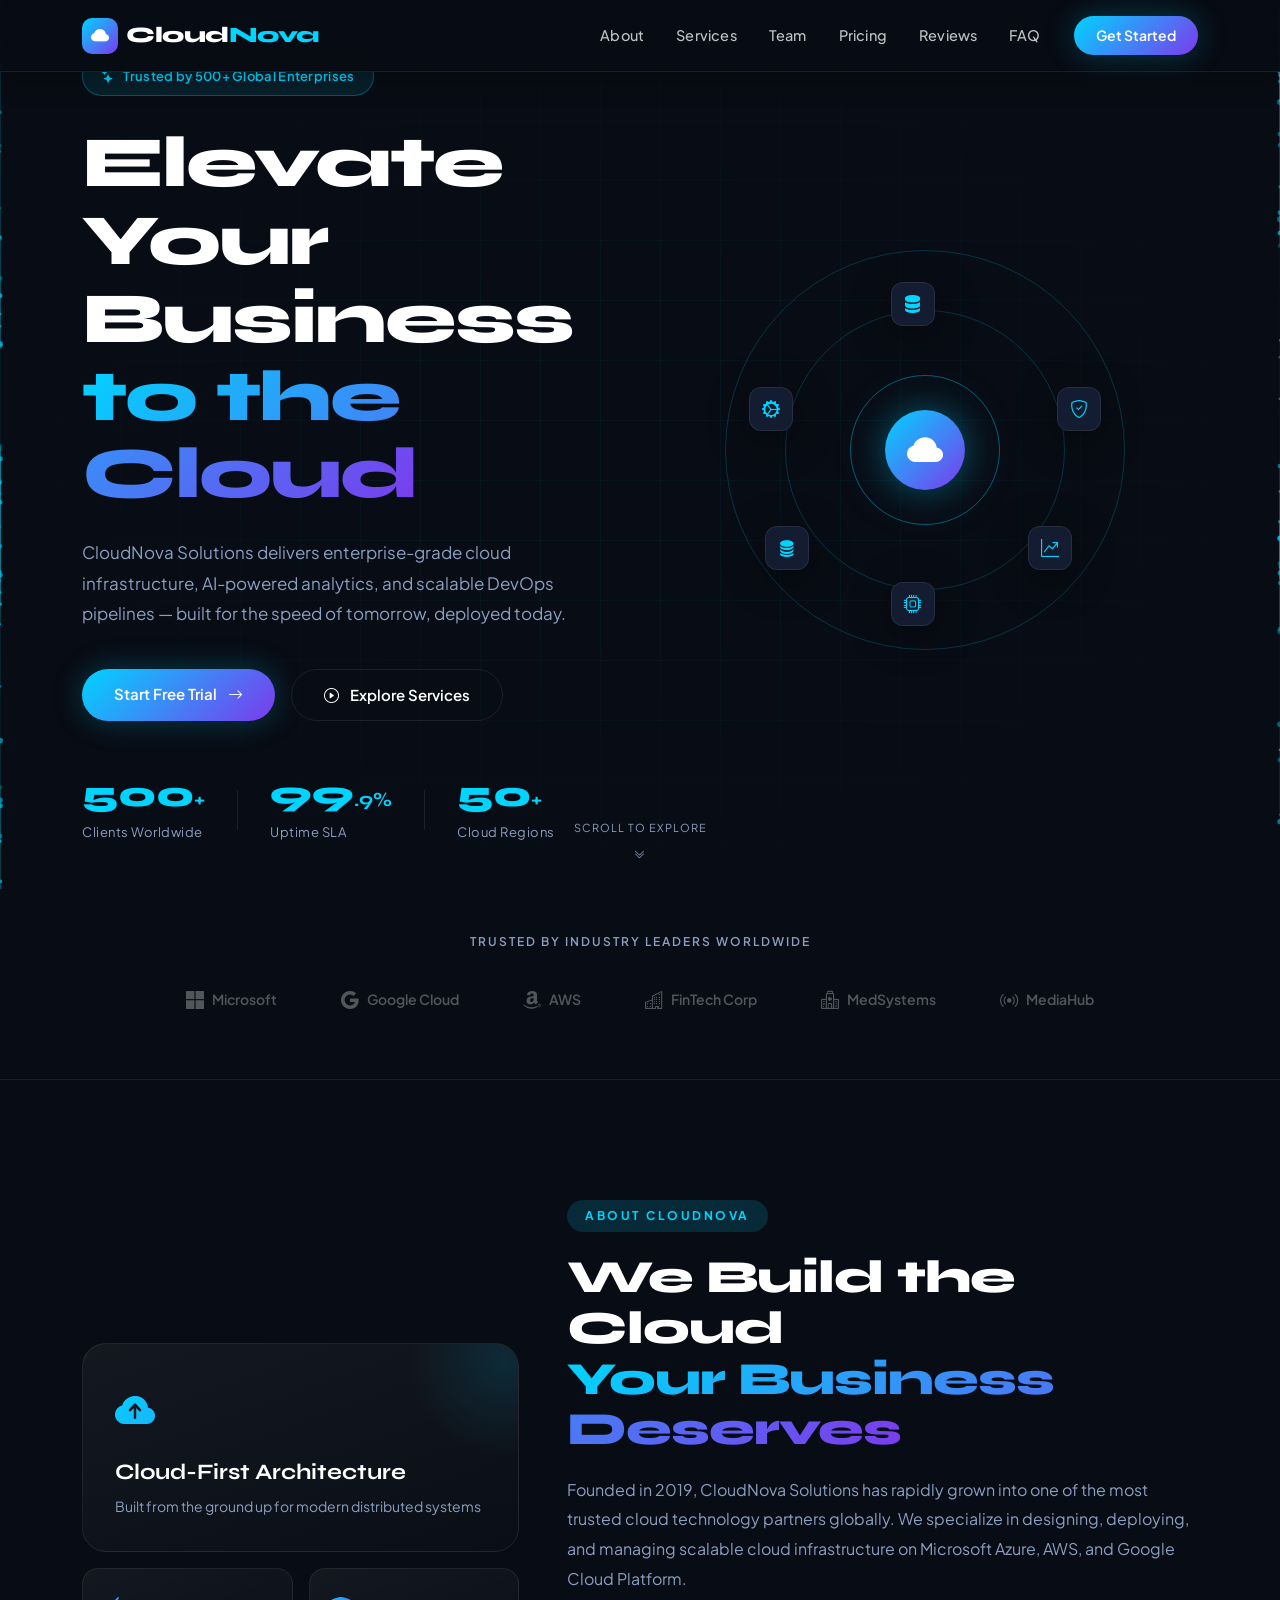
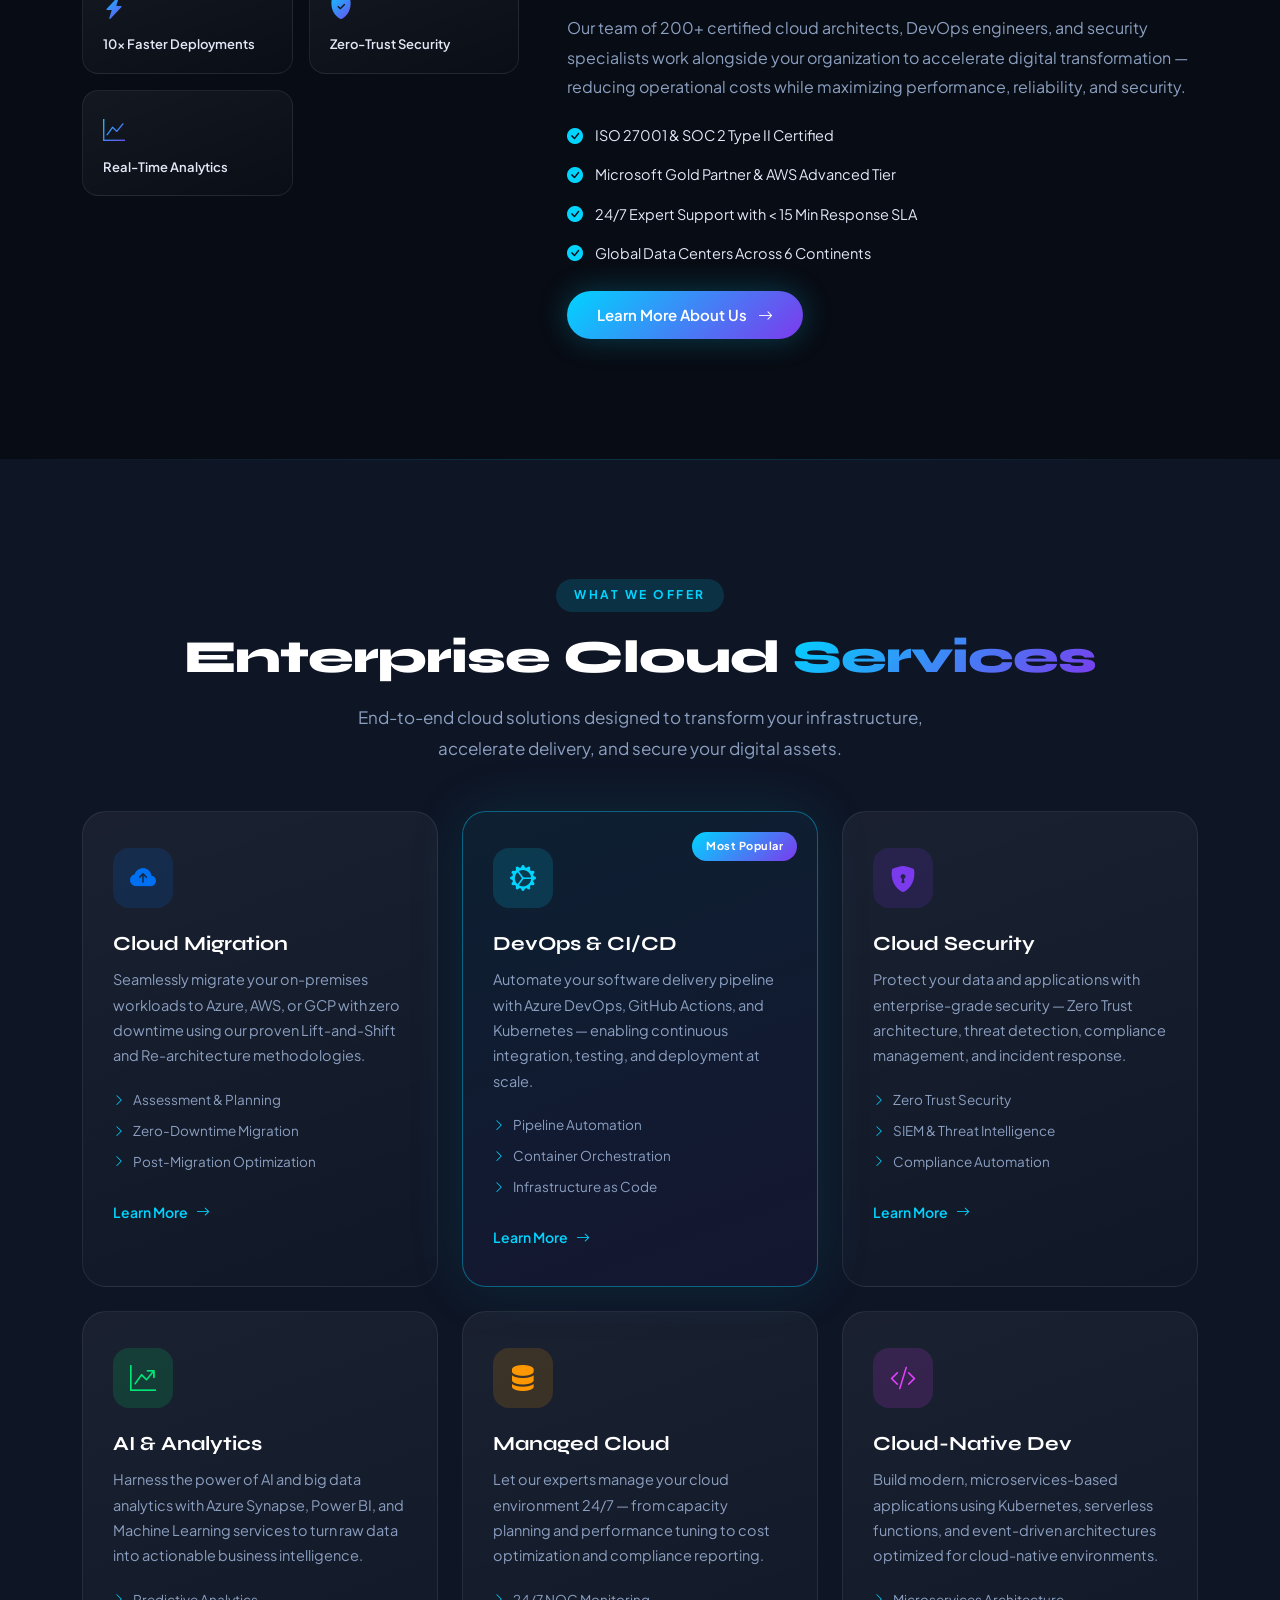
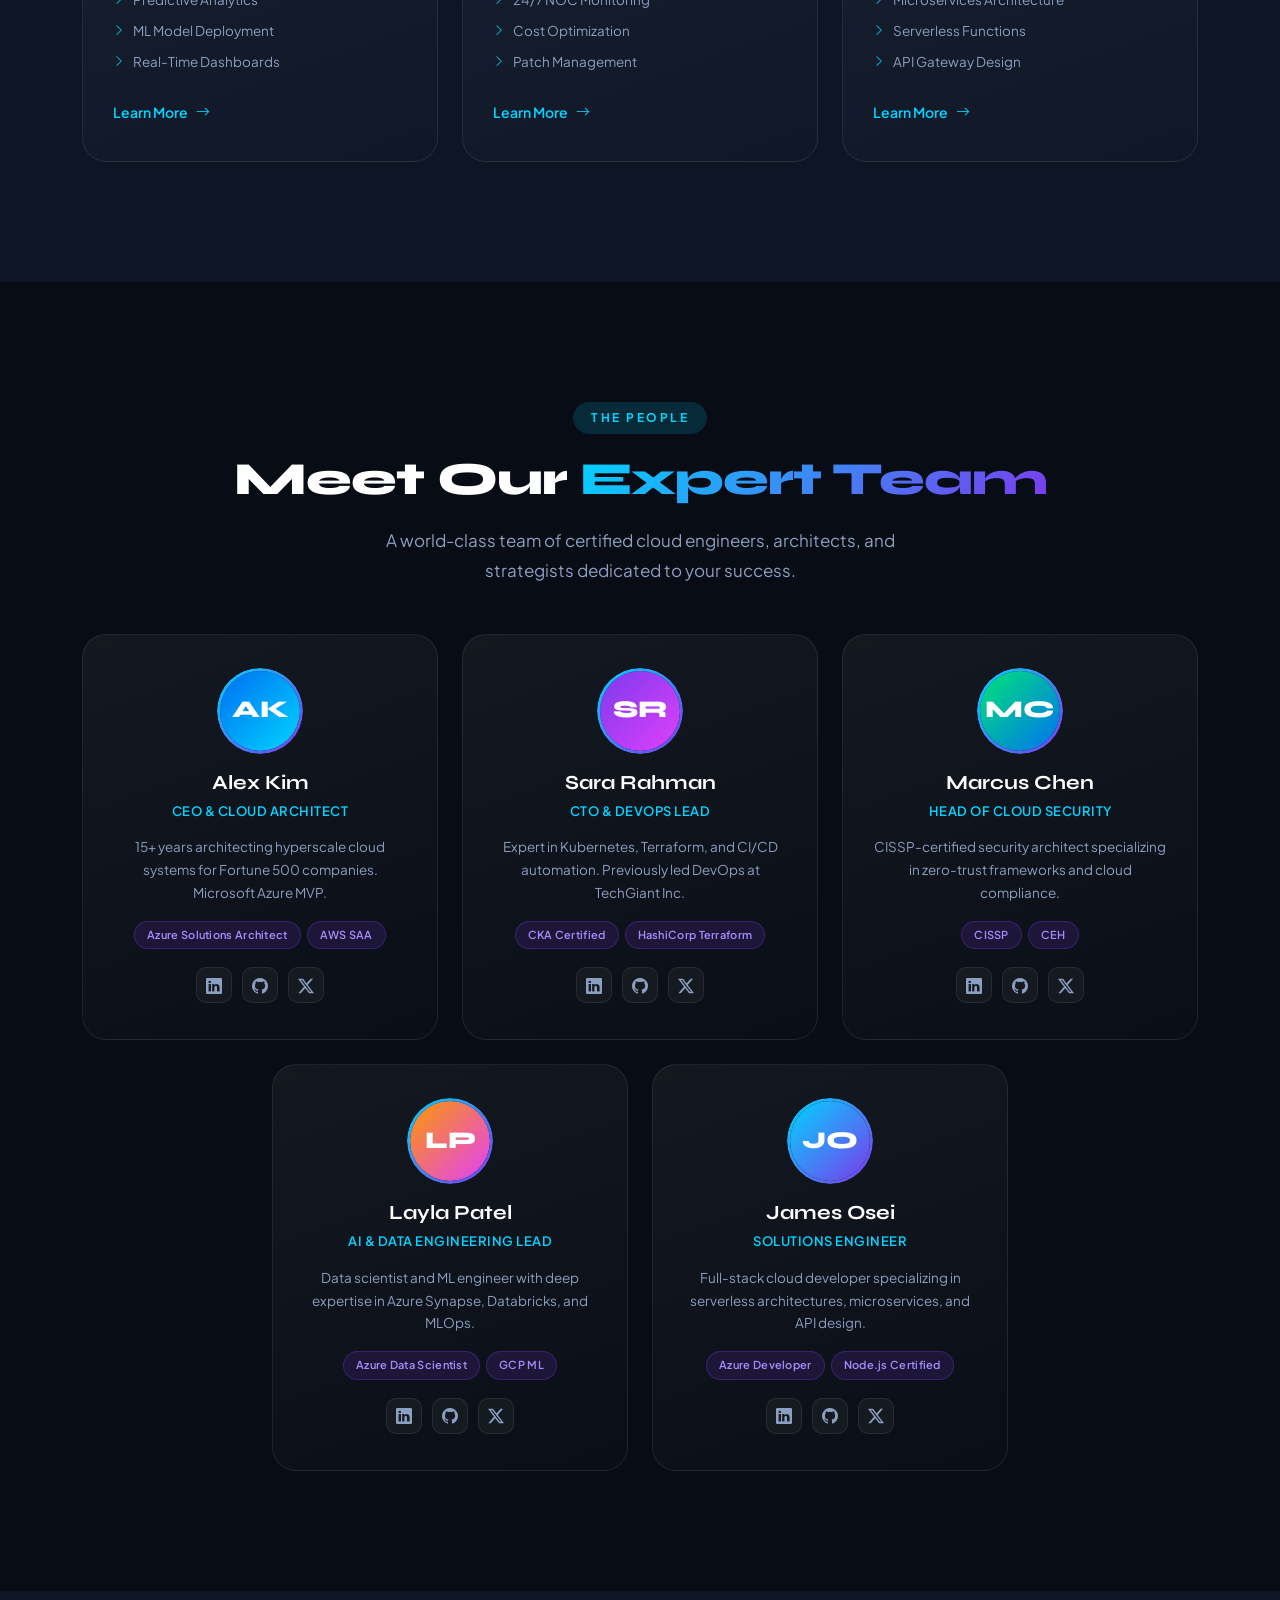
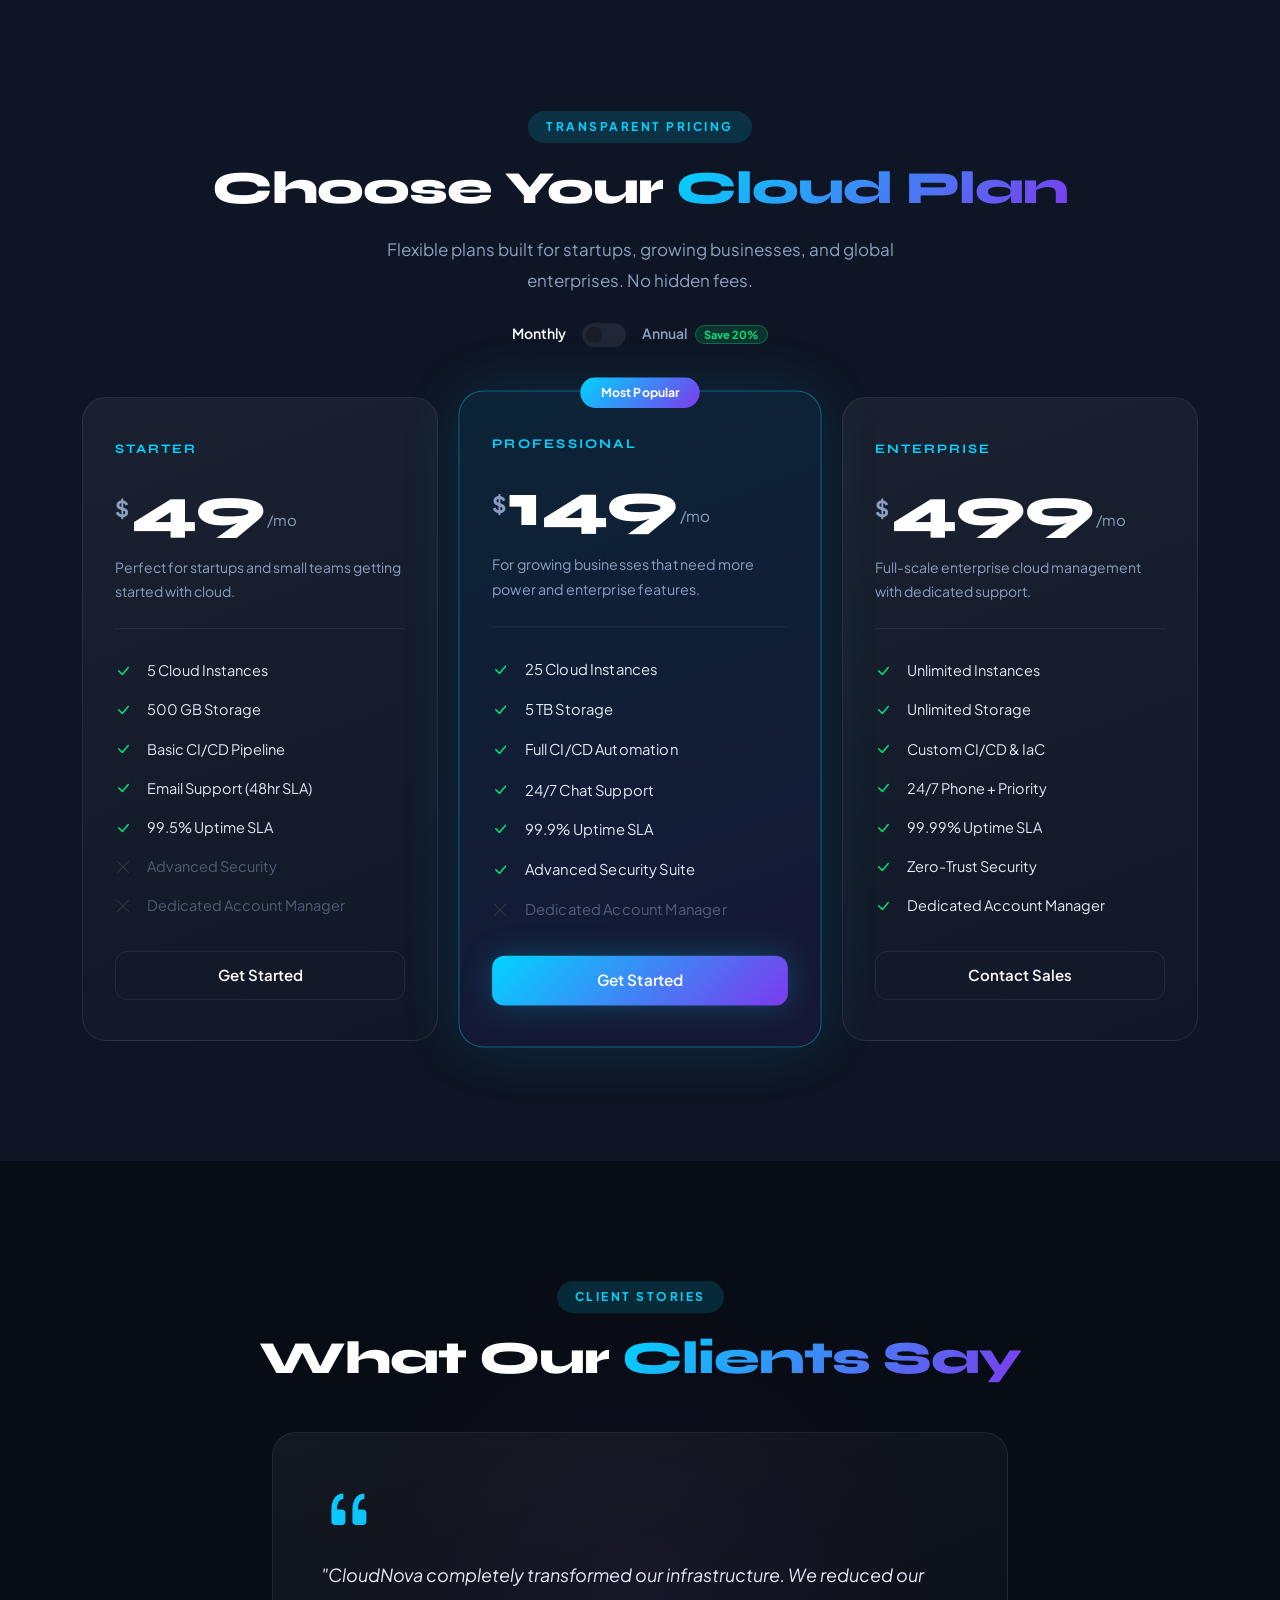
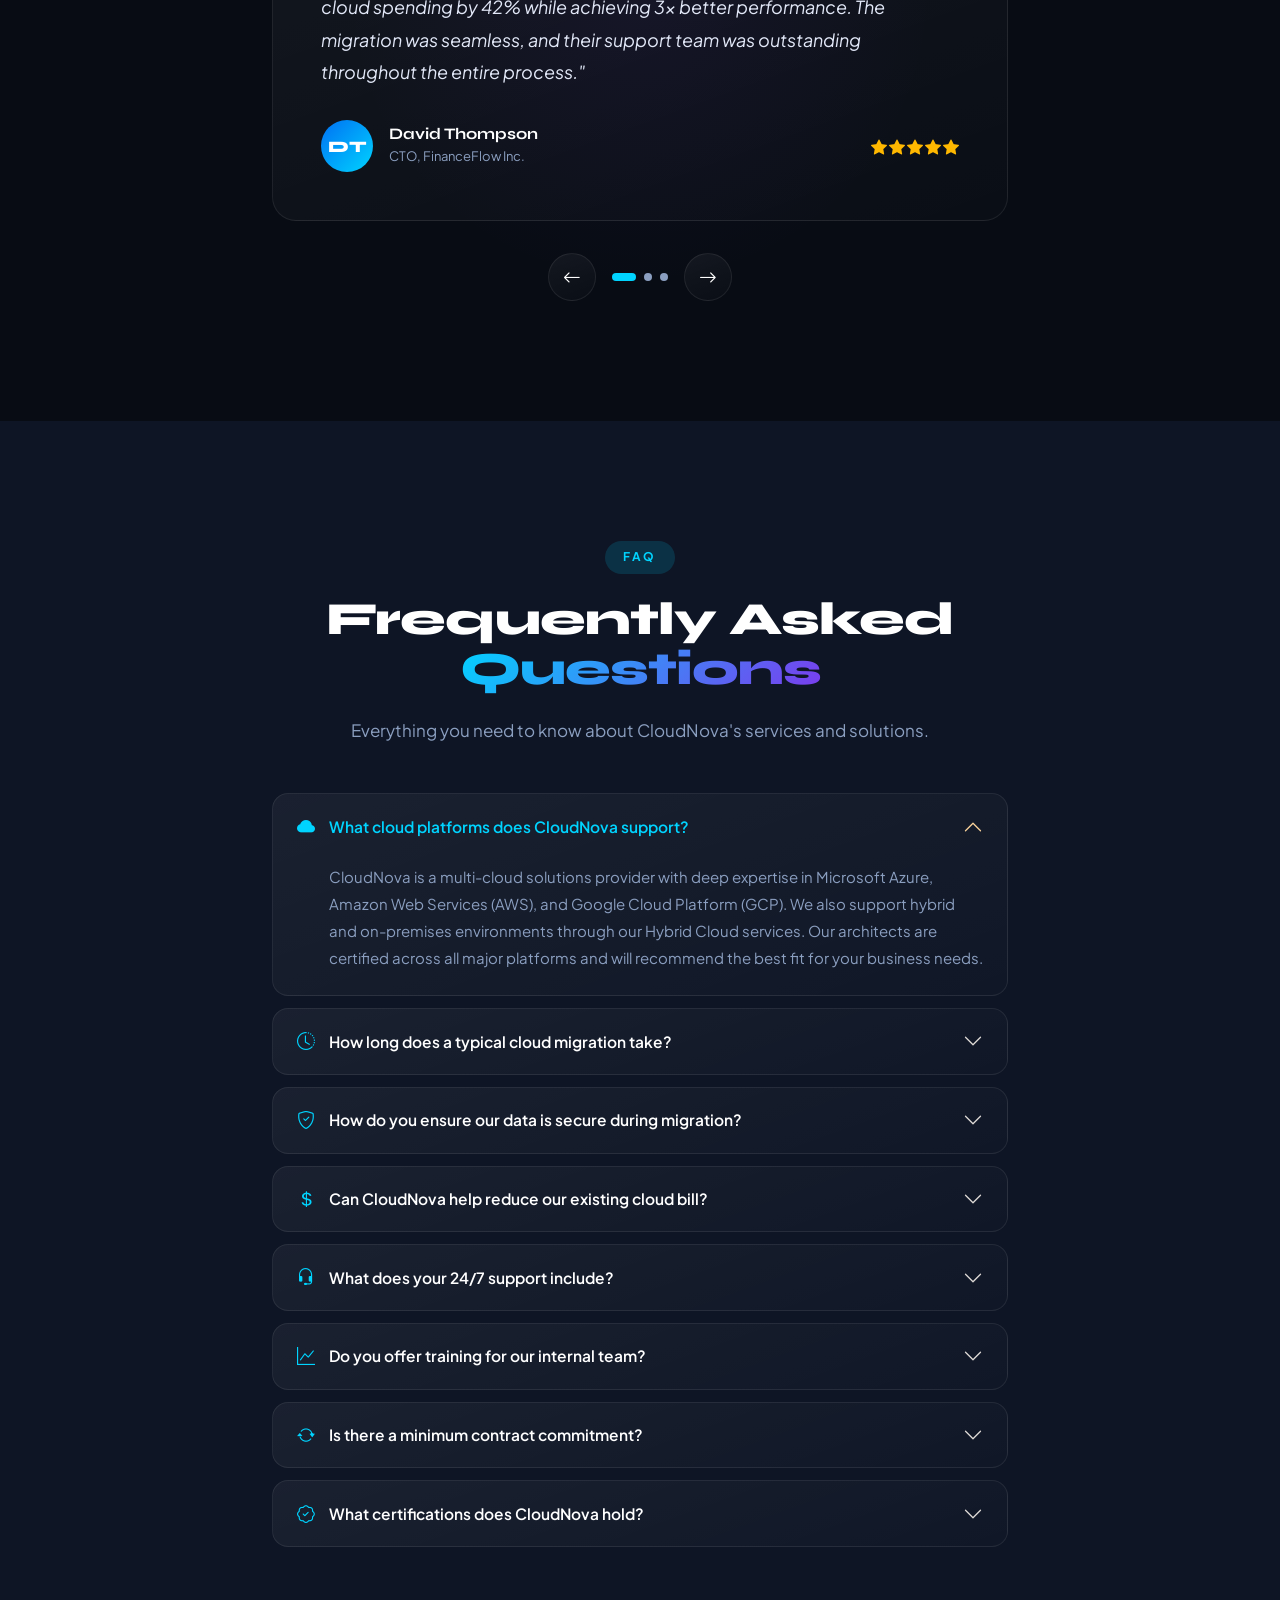
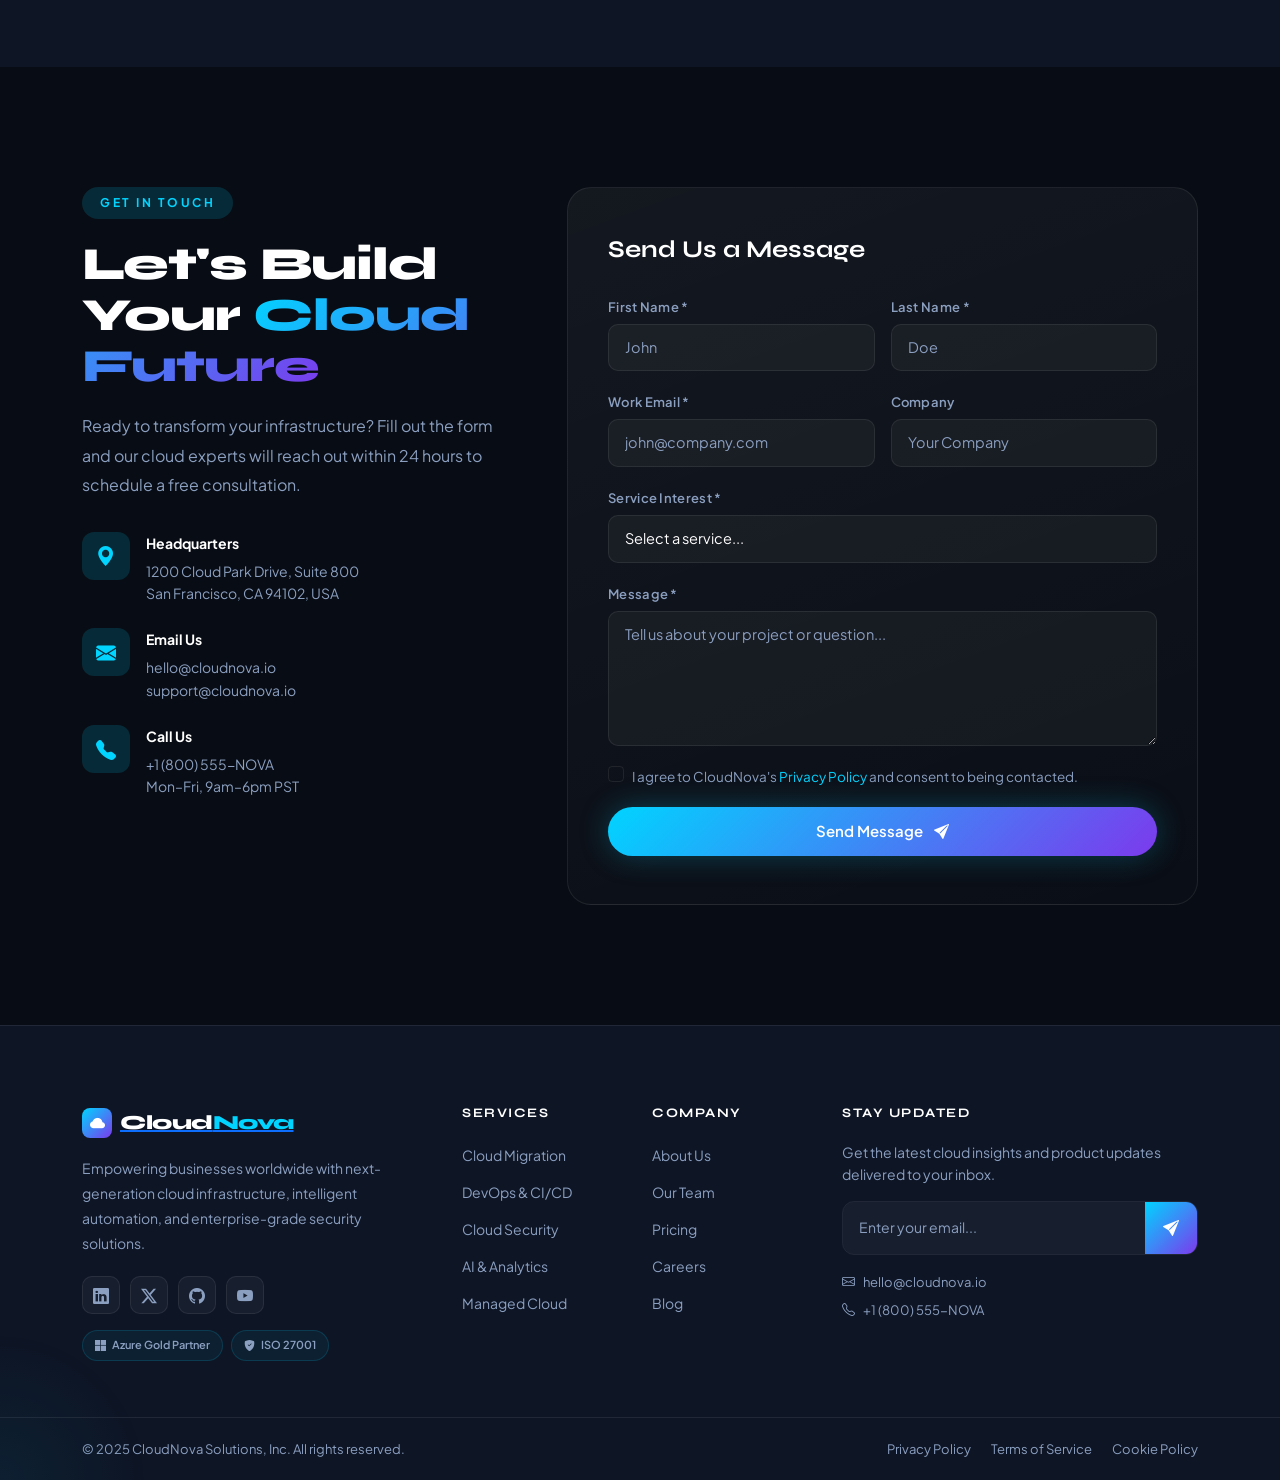
==== index.html @ 05d306cc "Update structure" ====
<!DOCTYPE html>
<html lang="en">
<head>
  <meta charset="UTF-8" />
  <meta name="viewport" content="width=device-width, initial-scale=1.0" />
  <meta name="description" content="CloudNova Solutions – Next-generation cloud infrastructure, AI-powered analytics, and scalable DevOps services for modern enterprises." />
  <meta name="keywords" content="cloud computing, Azure, DevOps, cloud hosting, SaaS, infrastructure" />
  <title>CloudNova Solutions | Elevate Your Cloud</title>
  <!-- Bootstrap 5.3 -->
  <link href="https://cdn.jsdelivr.net/npm/bootstrap@5.3.2/dist/css/bootstrap.min.css" rel="stylesheet" />
  <!-- Bootstrap Icons -->
  <link href="https://cdn.jsdelivr.net/npm/bootstrap-icons@1.11.3/font/bootstrap-icons.css" rel="stylesheet" />
  <!-- Google Fonts: Syne + Plus Jakarta Sans -->
  <link href="https://fonts.googleapis.com/css2?family=Syne:wght@400;600;700;800&family=Plus+Jakarta+Sans:wght@300;400;500;600;700&display=swap" rel="stylesheet" />
  <!-- AOS Animation Library -->
  <link href="https://unpkg.com/aos@2.3.4/dist/aos.css" rel="stylesheet" />
  <!-- Custom Styles -->
  <link rel="stylesheet" href="styles.css" />
</head>
<body>

<!-- ===================== NAVIGATION ===================== -->
<nav id="mainNavbar" class="navbar navbar-expand-lg fixed-top navbar-dark">
  <div class="container">
    <a class="navbar-brand d-flex align-items-center gap-2" href="#">
      <div class="brand-icon">
        <i class="bi bi-cloud-fill"></i>
      </div>
      <span class="brand-text">Cloud<span class="brand-accent">Nova</span></span>
    </a>
    <button class="navbar-toggler border-0" type="button" data-bs-toggle="collapse" data-bs-target="#navbarNav">
      <span class="navbar-toggler-icon"></span>
    </button>
    <div class="collapse navbar-collapse" id="navbarNav">
      <ul class="navbar-nav ms-auto align-items-lg-center gap-lg-1">
        <li class="nav-item"><a class="nav-link" href="#about">About</a></li>
        <li class="nav-item"><a class="nav-link" href="#services">Services</a></li>
        <li class="nav-item"><a class="nav-link" href="#team">Team</a></li>
        <li class="nav-item"><a class="nav-link" href="#pricing">Pricing</a></li>
        <li class="nav-item"><a class="nav-link" href="#testimonials">Reviews</a></li>
        <li class="nav-item"><a class="nav-link" href="#faq">FAQ</a></li>
        <li class="nav-item ms-lg-3">
          <a class="btn btn-cta-nav" href="#contact">Get Started</a>
        </li>
      </ul>
    </div>
  </div>
</nav>

<!-- ===================== HERO ===================== -->
<section id="hero">
  <div id="particles-canvas"></div>
  <div class="hero-grid-overlay"></div>
  <div class="container hero-content">
    <div class="row align-items-center min-vh-100">
      <div class="col-lg-7 col-xl-6">
        <div class="hero-badge" data-aos="fade-down" data-aos-delay="100">
          <i class="bi bi-stars"></i> Trusted by 500+ Global Enterprises
        </div>
        <h1 class="hero-headline" data-aos="fade-up" data-aos-delay="200">
          Elevate Your Business<br />
          <span class="gradient-text">to the Cloud</span>
        </h1>
        <p class="hero-sub" data-aos="fade-up" data-aos-delay="350">
          CloudNova Solutions delivers enterprise-grade cloud infrastructure,
          AI-powered analytics, and scalable DevOps pipelines — built for the
          speed of tomorrow, deployed today.
        </p>
        <div class="hero-actions" data-aos="fade-up" data-aos-delay="450">
          <a href="#contact" class="btn btn-hero-primary">
            Start Free Trial <i class="bi bi-arrow-right ms-2"></i>
          </a>
          <a href="#services" class="btn btn-hero-ghost">
            <i class="bi bi-play-circle me-2"></i> Explore Services
          </a>
        </div>
        <div class="hero-stats" data-aos="fade-up" data-aos-delay="550">
          <div class="stat-item">
            <span class="stat-num" data-target="500">0</span><span class="stat-unit">+</span>
            <p>Clients Worldwide</p>
          </div>
          <div class="stat-divider"></div>
          <div class="stat-item">
            <span class="stat-num" data-target="99">0</span><span class="stat-unit">.9%</span>
            <p>Uptime SLA</p>
          </div>
          <div class="stat-divider"></div>
          <div class="stat-item">
            <span class="stat-num" data-target="50">0</span><span class="stat-unit">+</span>
            <p>Cloud Regions</p>
          </div>
        </div>
      </div>
      <div class="col-lg-5 col-xl-6 d-none d-lg-flex justify-content-center" data-aos="fade-left" data-aos-delay="300">
        <div class="hero-visual">
          <div class="orbit-ring ring-1"></div>
          <div class="orbit-ring ring-2"></div>
          <div class="orbit-ring ring-3"></div>
          <div class="orbit-center">
            <i class="bi bi-cloud-fill"></i>
          </div>
          <div class="orbit-dot dot-1"><i class="bi bi-server"></i></div>
          <div class="orbit-dot dot-2"><i class="bi bi-shield-check"></i></div>
          <div class="orbit-dot dot-3"><i class="bi bi-graph-up-arrow"></i></div>
          <div class="orbit-dot dot-4"><i class="bi bi-cpu"></i></div>
          <div class="orbit-dot dot-5"><i class="bi bi-database-fill"></i></div>
          <div class="orbit-dot dot-6"><i class="bi bi-gear-wide-connected"></i></div>
        </div>
      </div>
    </div>
  </div>
  <div class="hero-scroll-hint">
    <span>Scroll to explore</span>
    <i class="bi bi-chevron-double-down"></i>
  </div>
</section>

<!-- ===================== TRUSTED BY ===================== -->
<section id="trusted" class="section-trusted">
  <div class="container">
    <p class="trusted-label" data-aos="fade-up">Trusted by industry leaders worldwide</p>
    <div class="trusted-logos" data-aos="fade-up" data-aos-delay="100">
      <div class="trusted-item"><i class="bi bi-microsoft"></i> Microsoft</div>
      <div class="trusted-item"><i class="bi bi-google"></i> Google Cloud</div>
      <div class="trusted-item"><i class="bi bi-amazon"></i> AWS</div>
      <div class="trusted-item"><i class="bi bi-buildings"></i> FinTech Corp</div>
      <div class="trusted-item"><i class="bi bi-hospital"></i> MedSystems</div>
      <div class="trusted-item"><i class="bi bi-broadcast"></i> MediaHub</div>
    </div>
  </div>
</section>

<!-- ===================== ABOUT ===================== -->
<section id="about" class="section-about">
  <div class="container">
    <div class="row align-items-center g-5">
      <div class="col-lg-5" data-aos="fade-right">
        <div class="about-visual-grid">
          <div class="about-card-big">
            <i class="bi bi-cloud-arrow-up-fill"></i>
            <h3>Cloud-First Architecture</h3>
            <p>Built from the ground up for modern distributed systems</p>
          </div>
          <div class="about-card-sm card-sm-1">
            <i class="bi bi-lightning-charge-fill"></i>
            <p>10× Faster Deployments</p>
          </div>
          <div class="about-card-sm card-sm-2">
            <i class="bi bi-shield-fill-check"></i>
            <p>Zero-Trust Security</p>
          </div>
          <div class="about-card-sm card-sm-3">
            <i class="bi bi-graph-up"></i>
            <p>Real-Time Analytics</p>
          </div>
        </div>
      </div>
      <div class="col-lg-7" data-aos="fade-left" data-aos-delay="150">
        <div class="section-label">About CloudNova</div>
        <h2 class="section-title">We Build the Cloud <br /><span class="gradient-text">Your Business Deserves</span></h2>
        <p class="section-body">
          Founded in 2019, CloudNova Solutions has rapidly grown into one of the
          most trusted cloud technology partners globally. We specialize in
          designing, deploying, and managing scalable cloud infrastructure on
          Microsoft Azure, AWS, and Google Cloud Platform.
        </p>
        <p class="section-body">
          Our team of 200+ certified cloud architects, DevOps engineers, and
          security specialists work alongside your organization to accelerate
          digital transformation — reducing operational costs while maximizing
          performance, reliability, and security.
        </p>
        <div class="about-features">
          <div class="feature-item">
            <i class="bi bi-check-circle-fill"></i>
            <span>ISO 27001 &amp; SOC 2 Type II Certified</span>
          </div>
          <div class="feature-item">
            <i class="bi bi-check-circle-fill"></i>
            <span>Microsoft Gold Partner &amp; AWS Advanced Tier</span>
          </div>
          <div class="feature-item">
            <i class="bi bi-check-circle-fill"></i>
            <span>24/7 Expert Support with &lt; 15 Min Response SLA</span>
          </div>
          <div class="feature-item">
            <i class="bi bi-check-circle-fill"></i>
            <span>Global Data Centers Across 6 Continents</span>
          </div>
        </div>
        <a href="#contact" class="btn btn-primary-custom mt-4">
          Learn More About Us <i class="bi bi-arrow-right ms-2"></i>
        </a>
      </div>
    </div>
  </div>
</section>

<!-- ===================== SERVICES ===================== -->
<section id="services" class="section-services">
  <div class="container">
    <div class="text-center mb-5" data-aos="fade-up">
      <div class="section-label mx-auto">What We Offer</div>
      <h2 class="section-title">Enterprise Cloud <span class="gradient-text">Services</span></h2>
      <p class="section-subtitle">
        End-to-end cloud solutions designed to transform your infrastructure,
        accelerate delivery, and secure your digital assets.
      </p>
    </div>
    <div class="row g-4">

      <div class="col-md-6 col-lg-4" data-aos="fade-up" data-aos-delay="0">
        <div class="service-card">
          <div class="service-icon icon-blue">
            <i class="bi bi-cloud-arrow-up-fill"></i>
          </div>
          <h3>Cloud Migration</h3>
          <p>Seamlessly migrate your on-premises workloads to Azure, AWS, or GCP with zero downtime using our proven Lift-and-Shift and Re-architecture methodologies.</p>
          <ul class="service-list">
            <li><i class="bi bi-chevron-right"></i>Assessment &amp; Planning</li>
            <li><i class="bi bi-chevron-right"></i>Zero-Downtime Migration</li>
            <li><i class="bi bi-chevron-right"></i>Post-Migration Optimization</li>
          </ul>
          <a href="#contact" class="service-link">Learn More <i class="bi bi-arrow-right"></i></a>
        </div>
      </div>

      <div class="col-md-6 col-lg-4" data-aos="fade-up" data-aos-delay="100">
        <div class="service-card service-card-featured">
          <div class="featured-badge">Most Popular</div>
          <div class="service-icon icon-cyan">
            <i class="bi bi-gear-wide-connected"></i>
          </div>
          <h3>DevOps &amp; CI/CD</h3>
          <p>Automate your software delivery pipeline with Azure DevOps, GitHub Actions, and Kubernetes — enabling continuous integration, testing, and deployment at scale.</p>
          <ul class="service-list">
            <li><i class="bi bi-chevron-right"></i>Pipeline Automation</li>
            <li><i class="bi bi-chevron-right"></i>Container Orchestration</li>
            <li><i class="bi bi-chevron-right"></i>Infrastructure as Code</li>
          </ul>
          <a href="#contact" class="service-link">Learn More <i class="bi bi-arrow-right"></i></a>
        </div>
      </div>

      <div class="col-md-6 col-lg-4" data-aos="fade-up" data-aos-delay="200">
        <div class="service-card">
          <div class="service-icon icon-purple">
            <i class="bi bi-shield-lock-fill"></i>
          </div>
          <h3>Cloud Security</h3>
          <p>Protect your data and applications with enterprise-grade security — Zero Trust architecture, threat detection, compliance management, and incident response.</p>
          <ul class="service-list">
            <li><i class="bi bi-chevron-right"></i>Zero Trust Security</li>
            <li><i class="bi bi-chevron-right"></i>SIEM &amp; Threat Intelligence</li>
            <li><i class="bi bi-chevron-right"></i>Compliance Automation</li>
          </ul>
          <a href="#contact" class="service-link">Learn More <i class="bi bi-arrow-right"></i></a>
        </div>
      </div>

      <div class="col-md-6 col-lg-4" data-aos="fade-up" data-aos-delay="100">
        <div class="service-card">
          <div class="service-icon icon-green">
            <i class="bi bi-graph-up-arrow"></i>
          </div>
          <h3>AI &amp; Analytics</h3>
          <p>Harness the power of AI and big data analytics with Azure Synapse, Power BI, and Machine Learning services to turn raw data into actionable business intelligence.</p>
          <ul class="service-list">
            <li><i class="bi bi-chevron-right"></i>Predictive Analytics</li>
            <li><i class="bi bi-chevron-right"></i>ML Model Deployment</li>
            <li><i class="bi bi-chevron-right"></i>Real-Time Dashboards</li>
          </ul>
          <a href="#contact" class="service-link">Learn More <i class="bi bi-arrow-right"></i></a>
        </div>
      </div>

      <div class="col-md-6 col-lg-4" data-aos="fade-up" data-aos-delay="200">
        <div class="service-card">
          <div class="service-icon icon-orange">
            <i class="bi bi-server"></i>
          </div>
          <h3>Managed Cloud</h3>
          <p>Let our experts manage your cloud environment 24/7 — from capacity planning and performance tuning to cost optimization and compliance reporting.</p>
          <ul class="service-list">
            <li><i class="bi bi-chevron-right"></i>24/7 NOC Monitoring</li>
            <li><i class="bi bi-chevron-right"></i>Cost Optimization</li>
            <li><i class="bi bi-chevron-right"></i>Patch Management</li>
          </ul>
          <a href="#contact" class="service-link">Learn More <i class="bi bi-arrow-right"></i></a>
        </div>
      </div>

      <div class="col-md-6 col-lg-4" data-aos="fade-up" data-aos-delay="300">
        <div class="service-card">
          <div class="service-icon icon-pink">
            <i class="bi bi-code-slash"></i>
          </div>
          <h3>Cloud-Native Dev</h3>
          <p>Build modern, microservices-based applications using Kubernetes, serverless functions, and event-driven architectures optimized for cloud-native environments.</p>
          <ul class="service-list">
            <li><i class="bi bi-chevron-right"></i>Microservices Architecture</li>
            <li><i class="bi bi-chevron-right"></i>Serverless Functions</li>
            <li><i class="bi bi-chevron-right"></i>API Gateway Design</li>
          </ul>
          <a href="#contact" class="service-link">Learn More <i class="bi bi-arrow-right"></i></a>
        </div>
      </div>

    </div>
  </div>
</section>

<!-- ===================== TEAM ===================== -->
<section id="team" class="section-team">
  <div class="container">
    <div class="text-center mb-5" data-aos="fade-up">
      <div class="section-label mx-auto">The People</div>
      <h2 class="section-title">Meet Our <span class="gradient-text">Expert Team</span></h2>
      <p class="section-subtitle">
        A world-class team of certified cloud engineers, architects, and strategists
        dedicated to your success.
      </p>
    </div>
    <div class="row g-4 justify-content-center">

      <div class="col-sm-6 col-lg-4" data-aos="fade-up" data-aos-delay="0">
        <div class="team-card">
          <div class="team-avatar avatar-1">
            <span>AK</span>
          </div>
          <div class="team-info">
            <h4>Alex Kim</h4>
            <p class="team-role">CEO &amp; Cloud Architect</p>
            <p class="team-bio">15+ years architecting hyperscale cloud systems for Fortune 500 companies. Microsoft Azure MVP.</p>
            <div class="team-certs">
              <span class="cert-badge">Azure Solutions Architect</span>
              <span class="cert-badge">AWS SAA</span>
            </div>
            <div class="team-socials">
              <a href="#"><i class="bi bi-linkedin"></i></a>
              <a href="#"><i class="bi bi-github"></i></a>
              <a href="#"><i class="bi bi-twitter-x"></i></a>
            </div>
          </div>
        </div>
      </div>

      <div class="col-sm-6 col-lg-4" data-aos="fade-up" data-aos-delay="100">
        <div class="team-card">
          <div class="team-avatar avatar-2">
            <span>SR</span>
          </div>
          <div class="team-info">
            <h4>Sara Rahman</h4>
            <p class="team-role">CTO &amp; DevOps Lead</p>
            <p class="team-bio">Expert in Kubernetes, Terraform, and CI/CD automation. Previously led DevOps at TechGiant Inc.</p>
            <div class="team-certs">
              <span class="cert-badge">CKA Certified</span>
              <span class="cert-badge">HashiCorp Terraform</span>
            </div>
            <div class="team-socials">
              <a href="#"><i class="bi bi-linkedin"></i></a>
              <a href="#"><i class="bi bi-github"></i></a>
              <a href="#"><i class="bi bi-twitter-x"></i></a>
            </div>
          </div>
        </div>
      </div>

      <div class="col-sm-6 col-lg-4" data-aos="fade-up" data-aos-delay="200">
        <div class="team-card">
          <div class="team-avatar avatar-3">
            <span>MC</span>
          </div>
          <div class="team-info">
            <h4>Marcus Chen</h4>
            <p class="team-role">Head of Cloud Security</p>
            <p class="team-bio">CISSP-certified security architect specializing in zero-trust frameworks and cloud compliance.</p>
            <div class="team-certs">
              <span class="cert-badge">CISSP</span>
              <span class="cert-badge">CEH</span>
            </div>
            <div class="team-socials">
              <a href="#"><i class="bi bi-linkedin"></i></a>
              <a href="#"><i class="bi bi-github"></i></a>
              <a href="#"><i class="bi bi-twitter-x"></i></a>
            </div>
          </div>
        </div>
      </div>

      <div class="col-sm-6 col-lg-4" data-aos="fade-up" data-aos-delay="100">
        <div class="team-card">
          <div class="team-avatar avatar-4">
            <span>LP</span>
          </div>
          <div class="team-info">
            <h4>Layla Patel</h4>
            <p class="team-role">AI &amp; Data Engineering Lead</p>
            <p class="team-bio">Data scientist and ML engineer with deep expertise in Azure Synapse, Databricks, and MLOps.</p>
            <div class="team-certs">
              <span class="cert-badge">Azure Data Scientist</span>
              <span class="cert-badge">GCP ML</span>
            </div>
            <div class="team-socials">
              <a href="#"><i class="bi bi-linkedin"></i></a>
              <a href="#"><i class="bi bi-github"></i></a>
              <a href="#"><i class="bi bi-twitter-x"></i></a>
            </div>
          </div>
        </div>
      </div>

      <div class="col-sm-6 col-lg-4" data-aos="fade-up" data-aos-delay="200">
        <div class="team-card">
          <div class="team-avatar avatar-5">
            <span>JO</span>
          </div>
          <div class="team-info">
            <h4>James Osei</h4>
            <p class="team-role">Solutions Engineer</p>
            <p class="team-bio">Full-stack cloud developer specializing in serverless architectures, microservices, and API design.</p>
            <div class="team-certs">
              <span class="cert-badge">Azure Developer</span>
              <span class="cert-badge">Node.js Certified</span>
            </div>
            <div class="team-socials">
              <a href="#"><i class="bi bi-linkedin"></i></a>
              <a href="#"><i class="bi bi-github"></i></a>
              <a href="#"><i class="bi bi-twitter-x"></i></a>
            </div>
          </div>
        </div>
      </div>

    </div>
  </div>
</section>

<!-- ===================== PRICING ===================== -->
<section id="pricing" class="section-pricing">
  <div class="container">
    <div class="text-center mb-5" data-aos="fade-up">
      <div class="section-label mx-auto">Transparent Pricing</div>
      <h2 class="section-title">Choose Your <span class="gradient-text">Cloud Plan</span></h2>
      <p class="section-subtitle">Flexible plans built for startups, growing businesses, and global enterprises. No hidden fees.</p>
      <div class="pricing-toggle mt-4" data-aos="fade-up" data-aos-delay="100">
        <span class="toggle-label active" id="lblMonthly">Monthly</span>
        <div class="form-check form-switch d-inline-block mx-3">
          <input class="form-check-input pricing-switch" type="checkbox" id="pricingToggle" />
        </div>
        <span class="toggle-label" id="lblAnnual">Annual <span class="save-badge">Save 20%</span></span>
      </div>
    </div>
    <div class="row g-4 justify-content-center">

      <div class="col-md-6 col-lg-4" data-aos="fade-up" data-aos-delay="0">
        <div class="pricing-card">
          <div class="pricing-tier">Starter</div>
          <div class="pricing-price">
            <span class="currency">$</span>
            <span class="amount" data-monthly="49" data-annual="39">49</span>
            <span class="period">/mo</span>
          </div>
          <p class="pricing-desc">Perfect for startups and small teams getting started with cloud.</p>
          <ul class="pricing-features">
            <li><i class="bi bi-check-lg"></i> 5 Cloud Instances</li>
            <li><i class="bi bi-check-lg"></i> 500 GB Storage</li>
            <li><i class="bi bi-check-lg"></i> Basic CI/CD Pipeline</li>
            <li><i class="bi bi-check-lg"></i> Email Support (48hr SLA)</li>
            <li><i class="bi bi-check-lg"></i> 99.5% Uptime SLA</li>
            <li class="disabled"><i class="bi bi-x-lg"></i> Advanced Security</li>
            <li class="disabled"><i class="bi bi-x-lg"></i> Dedicated Account Manager</li>
          </ul>
          <a href="#contact" class="btn btn-pricing-outline">Get Started</a>
        </div>
      </div>

      <div class="col-md-6 col-lg-4" data-aos="fade-up" data-aos-delay="100">
        <div class="pricing-card pricing-featured">
          <div class="pricing-popular-badge">Most Popular</div>
          <div class="pricing-tier">Professional</div>
          <div class="pricing-price">
            <span class="currency">$</span>
            <span class="amount" data-monthly="149" data-annual="119">149</span>
            <span class="period">/mo</span>
          </div>
          <p class="pricing-desc">For growing businesses that need more power and enterprise features.</p>
          <ul class="pricing-features">
            <li><i class="bi bi-check-lg"></i> 25 Cloud Instances</li>
            <li><i class="bi bi-check-lg"></i> 5 TB Storage</li>
            <li><i class="bi bi-check-lg"></i> Full CI/CD Automation</li>
            <li><i class="bi bi-check-lg"></i> 24/7 Chat Support</li>
            <li><i class="bi bi-check-lg"></i> 99.9% Uptime SLA</li>
            <li><i class="bi bi-check-lg"></i> Advanced Security Suite</li>
            <li class="disabled"><i class="bi bi-x-lg"></i> Dedicated Account Manager</li>
          </ul>
          <a href="#contact" class="btn btn-pricing-primary">Get Started</a>
        </div>
      </div>

      <div class="col-md-6 col-lg-4" data-aos="fade-up" data-aos-delay="200">
        <div class="pricing-card">
          <div class="pricing-tier">Enterprise</div>
          <div class="pricing-price">
            <span class="currency">$</span>
            <span class="amount" data-monthly="499" data-annual="399">499</span>
            <span class="period">/mo</span>
          </div>
          <p class="pricing-desc">Full-scale enterprise cloud management with dedicated support.</p>
          <ul class="pricing-features">
            <li><i class="bi bi-check-lg"></i> Unlimited Instances</li>
            <li><i class="bi bi-check-lg"></i> Unlimited Storage</li>
            <li><i class="bi bi-check-lg"></i> Custom CI/CD &amp; IaC</li>
            <li><i class="bi bi-check-lg"></i> 24/7 Phone + Priority</li>
            <li><i class="bi bi-check-lg"></i> 99.99% Uptime SLA</li>
            <li><i class="bi bi-check-lg"></i> Zero-Trust Security</li>
            <li><i class="bi bi-check-lg"></i> Dedicated Account Manager</li>
          </ul>
          <a href="#contact" class="btn btn-pricing-outline">Contact Sales</a>
        </div>
      </div>

    </div>
  </div>
</section>

<!-- ===================== TESTIMONIALS ===================== -->
<section id="testimonials" class="section-testimonials">
  <div class="container">
    <div class="text-center mb-5" data-aos="fade-up">
      <div class="section-label mx-auto">Client Stories</div>
      <h2 class="section-title">What Our <span class="gradient-text">Clients Say</span></h2>
    </div>
    <div id="testimonialsCarousel" class="carousel slide" data-bs-ride="carousel" data-aos="fade-up" data-aos-delay="100">
      <div class="carousel-inner">

        <div class="carousel-item active">
          <div class="row justify-content-center">
            <div class="col-lg-8">
              <div class="testimonial-card">
                <div class="quote-icon"><i class="bi bi-quote"></i></div>
                <p class="testimonial-text">
                  "CloudNova completely transformed our infrastructure. We reduced our cloud spending by 42% while achieving 3× better performance. The migration was seamless, and their support team was outstanding throughout the entire process."
                </p>
                <div class="testimonial-author">
                  <div class="author-avatar av-1">DT</div>
                  <div class="author-info">
                    <h5>David Thompson</h5>
                    <p>CTO, FinanceFlow Inc.</p>
                  </div>
                  <div class="testimonial-stars ms-auto">
                    <i class="bi bi-star-fill"></i><i class="bi bi-star-fill"></i>
                    <i class="bi bi-star-fill"></i><i class="bi bi-star-fill"></i>
                    <i class="bi bi-star-fill"></i>
                  </div>
                </div>
              </div>
            </div>
          </div>
        </div>

        <div class="carousel-item">
          <div class="row justify-content-center">
            <div class="col-lg-8">
              <div class="testimonial-card">
                <div class="quote-icon"><i class="bi bi-quote"></i></div>
                <p class="testimonial-text">
                  "Their DevOps team built us a CI/CD pipeline that went from weekly deployments to multiple deploys per day. The Zero Trust security model they implemented gave our compliance team complete peace of mind."
                </p>
                <div class="testimonial-author">
                  <div class="author-avatar av-2">MJ</div>
                  <div class="author-info">
                    <h5>Maria Jensen</h5>
                    <p>VP Engineering, HealthBridge</p>
                  </div>
                  <div class="testimonial-stars ms-auto">
                    <i class="bi bi-star-fill"></i><i class="bi bi-star-fill"></i>
                    <i class="bi bi-star-fill"></i><i class="bi bi-star-fill"></i>
                    <i class="bi bi-star-fill"></i>
                  </div>
                </div>
              </div>
            </div>
          </div>
        </div>

        <div class="carousel-item">
          <div class="row justify-content-center">
            <div class="col-lg-8">
              <div class="testimonial-card">
                <div class="quote-icon"><i class="bi bi-quote"></i></div>
                <p class="testimonial-text">
                  "CloudNova's AI analytics platform surfaced insights we never knew existed in our data. Within 6 months, we increased revenue by 28% based purely on their recommendations. An absolute game-changer for us."
                </p>
                <div class="testimonial-author">
                  <div class="author-avatar av-3">KN</div>
                  <div class="author-info">
                    <h5>Kenji Nakamura</h5>
                    <p>COO, RetailEdge Global</p>
                  </div>
                  <div class="testimonial-stars ms-auto">
                    <i class="bi bi-star-fill"></i><i class="bi bi-star-fill"></i>
                    <i class="bi bi-star-fill"></i><i class="bi bi-star-fill"></i>
                    <i class="bi bi-star-half"></i>
                  </div>
                </div>
              </div>
            </div>
          </div>
        </div>

      </div>
      <div class="carousel-controls">
        <button class="carousel-btn" type="button" data-bs-target="#testimonialsCarousel" data-bs-slide="prev">
          <i class="bi bi-arrow-left"></i>
        </button>
        <div class="carousel-indicators-custom">
          <button type="button" data-bs-target="#testimonialsCarousel" data-bs-slide-to="0" class="active"></button>
          <button type="button" data-bs-target="#testimonialsCarousel" data-bs-slide-to="1"></button>
          <button type="button" data-bs-target="#testimonialsCarousel" data-bs-slide-to="2"></button>
        </div>
        <button class="carousel-btn" type="button" data-bs-target="#testimonialsCarousel" data-bs-slide="next">
          <i class="bi bi-arrow-right"></i>
        </button>
      </div>
    </div>
  </div>
</section>

<!-- ===================== FAQ ===================== -->
<section id="faq" class="section-faq">
  <div class="container">
    <div class="row justify-content-center">
      <div class="col-lg-8">
        <div class="text-center mb-5" data-aos="fade-up">
          <div class="section-label mx-auto">FAQ</div>
          <h2 class="section-title">Frequently Asked <span class="gradient-text">Questions</span></h2>
          <p class="section-subtitle">Everything you need to know about CloudNova's services and solutions.</p>
        </div>
        <div class="accordion faq-accordion" id="faqAccordion" data-aos="fade-up" data-aos-delay="100">

          <div class="accordion-item faq-item">
            <h2 class="accordion-header">
              <button class="accordion-button faq-button" type="button" data-bs-toggle="collapse" data-bs-target="#faq1">
                <i class="bi bi-cloud-fill faq-icon"></i>
                What cloud platforms does CloudNova support?
              </button>
            </h2>
            <div id="faq1" class="accordion-collapse collapse show" data-bs-parent="#faqAccordion">
              <div class="accordion-body faq-body">
                CloudNova is a multi-cloud solutions provider with deep expertise in Microsoft Azure, Amazon Web Services (AWS), and Google Cloud Platform (GCP). We also support hybrid and on-premises environments through our Hybrid Cloud services. Our architects are certified across all major platforms and will recommend the best fit for your business needs.
              </div>
            </div>
          </div>

          <div class="accordion-item faq-item">
            <h2 class="accordion-header">
              <button class="accordion-button faq-button collapsed" type="button" data-bs-toggle="collapse" data-bs-target="#faq2">
                <i class="bi bi-clock-history faq-icon"></i>
                How long does a typical cloud migration take?
              </button>
            </h2>
            <div id="faq2" class="accordion-collapse collapse" data-bs-parent="#faqAccordion">
              <div class="accordion-body faq-body">
                Migration timelines vary based on complexity and scope. A simple Lift-and-Shift migration for a small application can be completed in 2–4 weeks. A full enterprise re-architecture with multiple workloads typically takes 3–6 months. We begin with a thorough Discovery and Assessment phase to give you a precise timeline before any work begins.
              </div>
            </div>
          </div>

          <div class="accordion-item faq-item">
            <h2 class="accordion-header">
              <button class="accordion-button faq-button collapsed" type="button" data-bs-toggle="collapse" data-bs-target="#faq3">
                <i class="bi bi-shield-check faq-icon"></i>
                How do you ensure our data is secure during migration?
              </button>
            </h2>
            <div id="faq3" class="accordion-collapse collapse" data-bs-parent="#faqAccordion">
              <div class="accordion-body faq-body">
                Security is our top priority. We use AES-256 encryption for all data in transit and at rest, implement network segmentation and private connectivity, and follow a Zero Trust security model throughout. All migrations are audited, and we maintain compliance with GDPR, HIPAA, and ISO 27001 standards. We also conduct thorough penetration testing post-migration.
              </div>
            </div>
          </div>

          <div class="accordion-item faq-item">
            <h2 class="accordion-header">
              <button class="accordion-button faq-button collapsed" type="button" data-bs-toggle="collapse" data-bs-target="#faq4">
                <i class="bi bi-currency-dollar faq-icon"></i>
                Can CloudNova help reduce our existing cloud bill?
              </button>
            </h2>
            <div id="faq4" class="accordion-collapse collapse" data-bs-parent="#faqAccordion">
              <div class="accordion-body faq-body">
                Absolutely. Our FinOps (Cloud Financial Operations) service is specifically designed to optimize cloud spend. On average, our clients see 30–45% cost reduction within the first 90 days through right-sizing, reserved instance planning, unused resource cleanup, and auto-scaling optimizations. We provide a free Cloud Cost Assessment as part of our onboarding process.
              </div>
            </div>
          </div>

          <div class="accordion-item faq-item">
            <h2 class="accordion-header">
              <button class="accordion-button faq-button collapsed" type="button" data-bs-toggle="collapse" data-bs-target="#faq5">
                <i class="bi bi-headset faq-icon"></i>
                What does your 24/7 support include?
              </button>
            </h2>
            <div id="faq5" class="accordion-collapse collapse" data-bs-parent="#faqAccordion">
              <div class="accordion-body faq-body">
                Our 24/7 support includes a dedicated Network Operations Center (NOC) that monitors your infrastructure around the clock. Professional plan clients receive chat and email support with a 4-hour response SLA. Enterprise clients receive phone support, a dedicated account manager, and a 15-minute critical incident response SLA. All support tickets are handled by certified cloud engineers.
              </div>
            </div>
          </div>

          <div class="accordion-item faq-item">
            <h2 class="accordion-header">
              <button class="accordion-button faq-button collapsed" type="button" data-bs-toggle="collapse" data-bs-target="#faq6">
                <i class="bi bi-graph-up faq-icon"></i>
                Do you offer training for our internal team?
              </button>
            </h2>
            <div id="faq6" class="accordion-collapse collapse" data-bs-parent="#faqAccordion">
              <div class="accordion-body faq-body">
                Yes! CloudNova Academy offers both online and on-site training programs covering Azure, AWS, DevOps, Kubernetes, and cloud security. We also offer certification preparation courses aligned with Microsoft, AWS, and Google certification tracks. All Professional and Enterprise clients receive free access to our online training portal.
              </div>
            </div>
          </div>

          <div class="accordion-item faq-item">
            <h2 class="accordion-header">
              <button class="accordion-button faq-button collapsed" type="button" data-bs-toggle="collapse" data-bs-target="#faq7">
                <i class="bi bi-arrow-repeat faq-icon"></i>
                Is there a minimum contract commitment?
              </button>
            </h2>
            <div id="faq7" class="accordion-collapse collapse" data-bs-parent="#faqAccordion">
              <div class="accordion-body faq-body">
                Our Starter and Professional plans are available on a month-to-month basis with no long-term commitment required. Enterprise plans are available on 12 or 24-month contracts with significant discounts for longer commitments. We offer a 30-day money-back guarantee on all managed service plans, so you can try CloudNova risk-free.
              </div>
            </div>
          </div>

          <div class="accordion-item faq-item">
            <h2 class="accordion-header">
              <button class="accordion-button faq-button collapsed" type="button" data-bs-toggle="collapse" data-bs-target="#faq8">
                <i class="bi bi-patch-check faq-icon"></i>
                What certifications does CloudNova hold?
              </button>
            </h2>
            <div id="faq8" class="accordion-collapse collapse" data-bs-parent="#faqAccordion">
              <div class="accordion-body faq-body">
                CloudNova Solutions is a Microsoft Gold Partner (Azure Expert MSP), AWS Advanced Consulting Partner, and Google Cloud Partner. We hold ISO 27001, SOC 2 Type II, and PCI-DSS certifications at the company level. Our individual engineers hold 200+ active certifications across Azure, AWS, GCP, Kubernetes, and cybersecurity domains.
              </div>
            </div>
          </div>

        </div>
      </div>
    </div>
  </div>
</section>

<!-- ===================== CONTACT ===================== -->
<section id="contact" class="section-contact">
  <div class="container">
    <div class="row g-5">

      <div class="col-lg-5" data-aos="fade-right">
        <div class="section-label">Get In Touch</div>
        <h2 class="section-title">Let's Build Your <span class="gradient-text">Cloud Future</span></h2>
        <p class="section-body">
          Ready to transform your infrastructure? Fill out the form and our cloud experts
          will reach out within 24 hours to schedule a free consultation.
        </p>
        <div class="contact-info-list">
          <div class="contact-info-item">
            <div class="contact-info-icon"><i class="bi bi-geo-alt-fill"></i></div>
            <div>
              <strong>Headquarters</strong>
              <p>1200 Cloud Park Drive, Suite 800<br />San Francisco, CA 94102, USA</p>
            </div>
          </div>
          <div class="contact-info-item">
            <div class="contact-info-icon"><i class="bi bi-envelope-fill"></i></div>
            <div>
              <strong>Email Us</strong>
              <p>hello@cloudnova.io<br />support@cloudnova.io</p>
            </div>
          </div>
          <div class="contact-info-item">
            <div class="contact-info-icon"><i class="bi bi-telephone-fill"></i></div>
            <div>
              <strong>Call Us</strong>
              <p>+1 (800) 555-NOVA<br />Mon–Fri, 9am–6pm PST</p>
            </div>
          </div>
        </div>
      </div>

      <div class="col-lg-7" data-aos="fade-left" data-aos-delay="100">
        <div class="contact-form-card">
          <div id="formSuccess" class="form-success-msg d-none">
            <i class="bi bi-check-circle-fill"></i>
            <h4>Message Sent!</h4>
            <p>Thank you for reaching out. Our team will contact you within 24 hours.</p>
          </div>
          <div id="contactFormWrapper">
            <h3>Send Us a Message</h3>
            <form id="contactForm" novalidate>
              <div class="row g-3">
                <div class="col-md-6">
                  <label class="form-label">First Name *</label>
                  <input type="text" class="form-control cn-input" id="firstName" placeholder="John" required />
                  <div class="invalid-feedback">Please enter your first name.</div>
                </div>
                <div class="col-md-6">
                  <label class="form-label">Last Name *</label>
                  <input type="text" class="form-control cn-input" id="lastName" placeholder="Doe" required />
                  <div class="invalid-feedback">Please enter your last name.</div>
                </div>
                <div class="col-md-6">
                  <label class="form-label">Work Email *</label>
                  <input type="email" class="form-control cn-input" id="email" placeholder="john@company.com" required />
                  <div class="invalid-feedback">Please enter a valid email address.</div>
                </div>
                <div class="col-md-6">
                  <label class="form-label">Company</label>
                  <input type="text" class="form-control cn-input" id="company" placeholder="Your Company" />
                </div>
                <div class="col-12">
                  <label class="form-label">Service Interest *</label>
                  <select class="form-select cn-input" id="service" required>
                    <option value="" disabled selected>Select a service...</option>
                    <option>Cloud Migration</option>
                    <option>DevOps &amp; CI/CD</option>
                    <option>Cloud Security</option>
                    <option>AI &amp; Analytics</option>
                    <option>Managed Cloud</option>
                    <option>Cloud-Native Development</option>
                    <option>General Inquiry</option>
                  </select>
                  <div class="invalid-feedback">Please select a service.</div>
                </div>
                <div class="col-12">
                  <label class="form-label">Message *</label>
                  <textarea class="form-control cn-input" id="message" rows="5" placeholder="Tell us about your project or question..." required></textarea>
                  <div class="invalid-feedback">Please write a message.</div>
                </div>
                <div class="col-12">
                  <div class="form-check">
                    <input class="form-check-input" type="checkbox" id="privacyCheck" required />
                    <label class="form-check-label" for="privacyCheck">
                      I agree to CloudNova's <a href="#">Privacy Policy</a> and consent to being contacted.
                    </label>
                    <div class="invalid-feedback">You must accept our privacy policy.</div>
                  </div>
                </div>
                <div class="col-12">
                  <button type="submit" class="btn btn-primary-custom w-100">
                    <span class="btn-text">Send Message <i class="bi bi-send-fill ms-2"></i></span>
                    <span class="btn-loading d-none"><i class="bi bi-arrow-repeat spin me-2"></i> Sending...</span>
                  </button>
                </div>
              </div>
            </form>
          </div>
        </div>
      </div>

    </div>
  </div>
</section>

<!-- ===================== FOOTER ===================== -->
<footer id="footer">
  <div class="footer-top">
    <div class="container">
      <div class="row g-4">
        <div class="col-lg-4">
          <a class="footer-brand d-flex align-items-center gap-2 mb-3" href="#">
            <div class="brand-icon sm"><i class="bi bi-cloud-fill"></i></div>
            <span class="brand-text">Cloud<span class="brand-accent">Nova</span></span>
          </a>
          <p class="footer-desc">
            Empowering businesses worldwide with next-generation cloud infrastructure, 
            intelligent automation, and enterprise-grade security solutions.
          </p>
          <div class="footer-socials">
            <a href="#" aria-label="LinkedIn"><i class="bi bi-linkedin"></i></a>
            <a href="#" aria-label="Twitter"><i class="bi bi-twitter-x"></i></a>
            <a href="#" aria-label="GitHub"><i class="bi bi-github"></i></a>
            <a href="#" aria-label="YouTube"><i class="bi bi-youtube"></i></a>
          </div>
          <div class="footer-certifications mt-3">
            <span class="cert-pill"><i class="bi bi-microsoft"></i> Azure Gold Partner</span>
            <span class="cert-pill"><i class="bi bi-shield-fill-check"></i> ISO 27001</span>
          </div>
        </div>
        <div class="col-6 col-lg-2">
          <h5 class="footer-heading">Services</h5>
          <ul class="footer-links">
            <li><a href="#services">Cloud Migration</a></li>
            <li><a href="#services">DevOps &amp; CI/CD</a></li>
            <li><a href="#services">Cloud Security</a></li>
            <li><a href="#services">AI &amp; Analytics</a></li>
            <li><a href="#services">Managed Cloud</a></li>
          </ul>
        </div>
        <div class="col-6 col-lg-2">
          <h5 class="footer-heading">Company</h5>
          <ul class="footer-links">
            <li><a href="#about">About Us</a></li>
            <li><a href="#team">Our Team</a></li>
            <li><a href="#pricing">Pricing</a></li>
            <li><a href="#">Careers</a></li>
            <li><a href="#">Blog</a></li>
          </ul>
        </div>
        <div class="col-lg-4">
          <h5 class="footer-heading">Stay Updated</h5>
          <p class="footer-newsletter-desc">Get the latest cloud insights and product updates delivered to your inbox.</p>
          <div class="footer-newsletter">
            <input type="email" class="newsletter-input" placeholder="Enter your email..." />
            <button class="newsletter-btn" type="button">
              <i class="bi bi-send-fill"></i>
            </button>
          </div>
          <div class="footer-contact-quick mt-3">
            <p><i class="bi bi-envelope me-2"></i> hello@cloudnova.io</p>
            <p><i class="bi bi-telephone me-2"></i> +1 (800) 555-NOVA</p>
          </div>
        </div>
      </div>
    </div>
  </div>
  <div class="footer-bottom">
    <div class="container d-flex flex-column flex-md-row justify-content-between align-items-center">
      <p class="mb-2 mb-md-0">© 2025 CloudNova Solutions, Inc. All rights reserved.</p>
      <div class="footer-legal">
        <a href="#">Privacy Policy</a>
        <a href="#">Terms of Service</a>
        <a href="#">Cookie Policy</a>
      </div>
    </div>
  </div>
</footer>

<!-- Back to Top Button -->
<button id="backToTop" class="back-to-top" aria-label="Back to top">
  <i class="bi bi-arrow-up"></i>
</button>



<!-- Bootstrap JS -->
<script src="https://cdn.jsdelivr.net/npm/bootstrap@5.3.2/dist/js/bootstrap.bundle.min.js"></script>
<!-- AOS -->
<script src="https://unpkg.com/aos@2.3.4/dist/aos.js"></script>
<!-- Custom Script -->
<script src="script.js"></script>
</body>
</html>
---- styles.css ----
/* ==============================================
   CloudNova Solutions — Custom Stylesheet
   Technology: HTML5 · CSS3 · Bootstrap 5.3
   Design Theme: Cosmic Dark Tech
   ============================================== */

/* ---- Google Fonts Import (in HTML) ---- */
/* Syne (Display) + Plus Jakarta Sans (Body) */

/* ============================================
   1. CSS VARIABLES & ROOT
   ============================================ */
:root {
  /* Brand Colors */
  --cn-dark:       #080C14;
  --cn-dark-2:     #0E1525;
  --cn-dark-3:     #131C30;
  --cn-dark-4:     #1A2540;
  --cn-border:     rgba(255,255,255,0.08);

  /* Accent Colors */
  --cn-cyan:       #00D4FF;
  --cn-cyan-dim:   rgba(0, 212, 255, 0.15);
  --cn-blue:       #0070F3;
  --cn-violet:     #7C3AED;
  --cn-violet-dim: rgba(124, 58, 237, 0.15);
  --cn-green:      #00E676;
  --cn-orange:     #FF9800;
  --cn-pink:       #E040FB;

  /* Text */
  --cn-text:       #E2E8F8;
  --cn-text-muted: #8B9FC0;
  --cn-white:      #FFFFFF;

  /* Gradients */
  --grad-hero:     linear-gradient(135deg, #00D4FF 0%, #7C3AED 100%);
  --grad-card:     linear-gradient(160deg, rgba(255,255,255,0.05) 0%, rgba(255,255,255,0.01) 100%);

  /* Shadows */
  --shadow-card:   0 8px 40px rgba(0,0,0,0.4);
  --shadow-cyan:   0 0 30px rgba(0,212,255,0.25);

  /* Typography */
  --font-display: 'Syne', sans-serif;
  --font-body:    'Plus Jakarta Sans', sans-serif;

  /* Transitions */
  --transition:    all 0.3s cubic-bezier(0.4, 0, 0.2, 1);
  --transition-slow: all 0.6s cubic-bezier(0.4, 0, 0.2, 1);

  /* Layout */
  --section-py:    120px;
  --border-radius: 16px;
  --border-radius-lg: 24px;
}

/* ============================================
   2. RESET & BASE
   ============================================ */
*, *::before, *::after {
  box-sizing: border-box;
  margin: 0;
  padding: 0;
}

html {
  scroll-behavior: smooth;
  scroll-padding-top: 80px;
}

body {
  font-family: var(--font-body);
  background-color: var(--cn-dark);
  color: var(--cn-text);
  font-size: 16px;
  line-height: 1.7;
  overflow-x: hidden;
}

::selection {
  background: var(--cn-cyan-dim);
  color: var(--cn-cyan);
}

/* ============================================
   3. TYPOGRAPHY
   ============================================ */
h1, h2, h3, h4, h5 {
  font-family: var(--font-display);
  font-weight: 700;
  color: var(--cn-white);
  line-height: 1.15;
}

.gradient-text {
  background: var(--grad-hero);
  -webkit-background-clip: text;
  -webkit-text-fill-color: transparent;
  background-clip: text;
}

/* ============================================
   4. NAVIGATION
   ============================================ */
#mainNavbar {
  background: transparent;
  padding: 20px 0;
  transition: var(--transition-slow);
  border-bottom: 1px solid transparent;
  z-index: 1000;
}

#mainNavbar.scrolled {
  background: rgba(8, 12, 20, 0.95);
  backdrop-filter: blur(20px);
  -webkit-backdrop-filter: blur(20px);
  border-bottom-color: var(--cn-border);
  padding: 12px 0;
  box-shadow: 0 4px 30px rgba(0,0,0,0.3);
}

.brand-icon {
  width: 36px;
  height: 36px;
  background: var(--grad-hero);
  border-radius: 10px;
  display: flex;
  align-items: center;
  justify-content: center;
  font-size: 18px;
  color: #fff;
  flex-shrink: 0;
}

.brand-icon.sm { width: 30px; height: 30px; font-size: 15px; border-radius: 8px; }

.brand-text {
  font-family: var(--font-display);
  font-size: 22px;
  font-weight: 800;
  color: var(--cn-white);
  letter-spacing: -0.5px;
}

.brand-accent { color: var(--cn-cyan); }

.navbar-nav .nav-link {
  font-size: 14.5px;
  font-weight: 500;
  color: rgba(255,255,255,0.75) !important;
  padding: 8px 14px !important;
  border-radius: 8px;
  transition: var(--transition);
  letter-spacing: 0.2px;
}

.navbar-nav .nav-link:hover,
.navbar-nav .nav-link.active {
  color: var(--cn-cyan) !important;
  background: var(--cn-cyan-dim);
}

.btn-cta-nav {
  background: var(--grad-hero);
  color: #fff !important;
  font-size: 14px;
  font-weight: 600;
  padding: 9px 22px !important;
  border-radius: 50px;
  border: none;
  transition: var(--transition);
  box-shadow: var(--shadow-cyan);
}

.btn-cta-nav:hover {
  transform: translateY(-2px);
  box-shadow: 0 0 40px rgba(0,212,255,0.4);
}

/* ============================================
   5. HERO SECTION
   ============================================ */
#hero {
  position: relative;
  min-height: 100vh;
  background: var(--cn-dark);
  overflow: hidden;
  display: flex;
  align-items: center;
}

/* Animated background grid */
.hero-grid-overlay {
  position: absolute;
  inset: 0;
  background-image:
    linear-gradient(rgba(0,212,255,0.04) 1px, transparent 1px),
    linear-gradient(90deg, rgba(0,212,255,0.04) 1px, transparent 1px);
  background-size: 60px 60px;
  mask-image: radial-gradient(ellipse at 50% 50%, black 30%, transparent 80%);
  pointer-events: none;
}

/* Particle canvas placeholder */
#particles-canvas {
  position: absolute;
  inset: 0;
  pointer-events: none;
  z-index: 0;
}

.hero-content {
  position: relative;
  z-index: 1;
}

.hero-badge {
  display: inline-flex;
  align-items: center;
  gap: 8px;
  background: rgba(0,212,255,0.1);
  border: 1px solid rgba(0,212,255,0.3);
  color: var(--cn-cyan);
  font-size: 13px;
  font-weight: 600;
  padding: 7px 18px;
  border-radius: 50px;
  margin-bottom: 28px;
  letter-spacing: 0.3px;
}

.hero-badge i { font-size: 14px; }

.hero-headline {
  font-size: clamp(42px, 6vw, 72px);
  font-weight: 800;
  line-height: 1.08;
  letter-spacing: -2px;
  margin-bottom: 24px;
}

.hero-sub {
  font-size: 17px;
  color: var(--cn-text-muted);
  max-width: 500px;
  margin-bottom: 40px;
  line-height: 1.8;
}

.hero-actions {
  display: flex;
  gap: 16px;
  flex-wrap: wrap;
  margin-bottom: 56px;
}

.btn-hero-primary {
  background: var(--grad-hero);
  color: #fff;
  font-size: 15px;
  font-weight: 600;
  padding: 14px 32px;
  border-radius: 50px;
  border: none;
  transition: var(--transition);
  box-shadow: var(--shadow-cyan);
}

.btn-hero-primary:hover {
  transform: translateY(-3px);
  box-shadow: 0 0 50px rgba(0,212,255,0.45);
  color: #fff;
}

.btn-hero-ghost {
  background: transparent;
  color: var(--cn-white);
  font-size: 15px;
  font-weight: 600;
  padding: 14px 32px;
  border-radius: 50px;
  border: 1.5px solid var(--cn-border);
  transition: var(--transition);
}

.btn-hero-ghost:hover {
  border-color: rgba(255,255,255,0.3);
  background: rgba(255,255,255,0.06);
  color: var(--cn-white);
  transform: translateY(-2px);
}

/* Hero Stats */
.hero-stats {
  display: flex;
  align-items: center;
  gap: 32px;
  flex-wrap: wrap;
}

.stat-item {
  text-align: left;
}

.stat-num {
  font-family: var(--font-display);
  font-size: 36px;
  font-weight: 800;
  color: var(--cn-cyan);
  line-height: 1;
}

.stat-unit {
  font-family: var(--font-display);
  font-size: 20px;
  font-weight: 700;
  color: var(--cn-cyan);
}

.stat-item p {
  font-size: 13px;
  color: var(--cn-text-muted);
  margin: 4px 0 0;
  letter-spacing: 0.5px;
}

.stat-divider {
  width: 1px;
  height: 40px;
  background: var(--cn-border);
  flex-shrink: 0;
}

/* Hero Orbit Visual */
.hero-visual {
  position: relative;
  width: 420px;
  height: 420px;
}

.orbit-ring {
  position: absolute;
  border-radius: 50%;
  border: 1.5px solid rgba(0,212,255,0.2);
  top: 50%; left: 50%;
  transform: translate(-50%,-50%);
  animation: orbitSpin linear infinite;
}

.ring-1 { width: 150px; height: 150px; animation-duration: 8s; border-color: rgba(0,212,255,0.4); }
.ring-2 { width: 280px; height: 280px; animation-duration: 14s; animation-direction: reverse; }
.ring-3 { width: 400px; height: 400px; animation-duration: 20s; }

@keyframes orbitSpin {
  from { transform: translate(-50%,-50%) rotate(0deg); }
  to   { transform: translate(-50%,-50%) rotate(360deg); }
}

.orbit-center {
  position: absolute;
  top: 50%; left: 50%;
  transform: translate(-50%,-50%);
  width: 80px; height: 80px;
  background: var(--grad-hero);
  border-radius: 50%;
  display: flex; align-items: center; justify-content: center;
  font-size: 36px;
  color: white;
  box-shadow: var(--shadow-cyan), 0 0 60px rgba(0,212,255,0.2);
  animation: orbitPulse 3s ease-in-out infinite;
  z-index: 2;
}

@keyframes orbitPulse {
  0%, 100% { box-shadow: var(--shadow-cyan), 0 0 60px rgba(0,212,255,0.2); }
  50%       { box-shadow: 0 0 40px rgba(0,212,255,0.6), 0 0 80px rgba(0,212,255,0.3); }
}

.orbit-dot {
  position: absolute;
  width: 44px; height: 44px;
  background: var(--cn-dark-3);
  border: 1.5px solid var(--cn-border);
  border-radius: 12px;
  display: flex; align-items: center; justify-content: center;
  font-size: 18px;
  color: var(--cn-cyan);
  box-shadow: var(--shadow-card);
  animation: dotFloat 4s ease-in-out infinite;
  z-index: 3;
}

.dot-1 { top: 10%;  left: 42%; animation-delay: 0s; }
.dot-2 { top: 35%;  right: 8%; animation-delay: 0.5s; }
.dot-3 { top: 68%;  right: 15%; animation-delay: 1s; }
.dot-4 { bottom: 8%; left: 42%; animation-delay: 1.5s; }
.dot-5 { top: 68%;  left: 12%; animation-delay: 2s; }
.dot-6 { top: 35%;  left: 8%;  animation-delay: 2.5s; }

@keyframes dotFloat {
  0%, 100% { transform: translateY(0); }
  50%       { transform: translateY(-8px); }
}

.hero-scroll-hint {
  position: absolute;
  bottom: 36px;
  left: 50%;
  transform: translateX(-50%);
  display: flex;
  flex-direction: column;
  align-items: center;
  gap: 8px;
  color: var(--cn-text-muted);
  font-size: 11px;
  letter-spacing: 1px;
  text-transform: uppercase;
  animation: scrollBounce 2s ease-in-out infinite;
  z-index: 1;
}

@keyframes scrollBounce {
  0%, 100% { transform: translateX(-50%) translateY(0); }
  50%       { transform: translateX(-50%) translateY(6px); }
}

/* ============================================
   6. TRUSTED BY
   ============================================ */
.section-trusted {
  padding: 32px 0 56px;
  border-bottom: 1px solid var(--cn-border);
}

.trusted-label {
  text-align: center;
  font-size: 12px;
  font-weight: 600;
  letter-spacing: 2px;
  text-transform: uppercase;
  color: var(--cn-text-muted);
  margin-bottom: 24px;
}

.trusted-logos {
  display: flex;
  flex-wrap: wrap;
  justify-content: center;
  align-items: center;
  gap: 12px 32px;
}

.trusted-item {
  display: flex;
  align-items: center;
  gap: 8px;
  font-size: 14px;
  font-weight: 600;
  color: rgba(255,255,255,0.3);
  transition: var(--transition);
  padding: 8px 16px;
  border-radius: 8px;
}

.trusted-item i { font-size: 18px; }

.trusted-item:hover {
  color: rgba(255,255,255,0.7);
  background: rgba(255,255,255,0.04);
}

/* ============================================
   7. SHARED SECTION UTILITIES
   ============================================ */
.section-label {
  display: inline-block;
  font-size: 12px;
  font-weight: 700;
  letter-spacing: 2.5px;
  text-transform: uppercase;
  color: var(--cn-cyan);
  background: var(--cn-cyan-dim);
  padding: 6px 18px;
  border-radius: 50px;
  margin-bottom: 20px;
}

.section-title {
  font-size: clamp(30px, 4vw, 46px);
  font-weight: 800;
  letter-spacing: -1px;
  margin-bottom: 20px;
  line-height: 1.1;
}

.section-subtitle {
  font-size: 17px;
  color: var(--cn-text-muted);
  max-width: 580px;
  margin: 0 auto;
  line-height: 1.8;
}

.section-body {
  font-size: 16px;
  color: var(--cn-text-muted);
  margin-bottom: 20px;
  line-height: 1.85;
}

.btn-primary-custom {
  background: var(--grad-hero);
  color: #fff;
  font-weight: 600;
  font-size: 15px;
  padding: 13px 30px;
  border-radius: 50px;
  border: none;
  transition: var(--transition);
  box-shadow: var(--shadow-cyan);
}

.btn-primary-custom:hover {
  transform: translateY(-2px);
  box-shadow: 0 0 40px rgba(0,212,255,0.4);
  color: #fff;
}

/* ============================================
   8. ABOUT SECTION
   ============================================ */
.section-about {
  padding: var(--section-py) 0;
  background: var(--cn-dark);
}

.about-visual-grid {
  display: grid;
  grid-template-columns: 1fr 1fr;
  grid-template-rows: auto auto;
  gap: 16px;
  position: relative;
}

.about-card-big {
  grid-column: 1 / -1;
  background: var(--grad-card);
  border: 1px solid var(--cn-border);
  border-radius: var(--border-radius-lg);
  padding: 32px;
  position: relative;
  overflow: hidden;
  transition: var(--transition);
}

.about-card-big::before {
  content: '';
  position: absolute;
  top: -40%; right: -20%;
  width: 200px; height: 200px;
  background: radial-gradient(circle, rgba(0,212,255,0.12) 0%, transparent 70%);
  pointer-events: none;
}

.about-card-big i {
  font-size: 40px;
  background: var(--grad-hero);
  -webkit-background-clip: text;
  -webkit-text-fill-color: transparent;
  background-clip: text;
  margin-bottom: 16px;
  display: block;
}

.about-card-big h3 {
  font-size: 22px;
  font-weight: 700;
  margin-bottom: 10px;
}

.about-card-big p {
  font-size: 14px;
  color: var(--cn-text-muted);
  margin: 0;
}

.about-card-sm {
  background: var(--grad-card);
  border: 1px solid var(--cn-border);
  border-radius: var(--border-radius);
  padding: 20px;
  display: flex;
  flex-direction: column;
  align-items: flex-start;
  gap: 10px;
  transition: var(--transition);
}

.about-card-sm:hover, .about-card-big:hover {
  border-color: rgba(0,212,255,0.25);
  transform: translateY(-4px);
  box-shadow: var(--shadow-card);
}

.about-card-sm i {
  font-size: 22px;
  background: var(--grad-hero);
  -webkit-background-clip: text;
  -webkit-text-fill-color: transparent;
  background-clip: text;
}

.about-card-sm p {
  font-size: 13px;
  font-weight: 600;
  color: var(--cn-text);
  margin: 0;
  line-height: 1.3;
}

.about-features {
  display: flex;
  flex-direction: column;
  gap: 12px;
  margin-top: 8px;
}

.feature-item {
  display: flex;
  align-items: center;
  gap: 12px;
  font-size: 14.5px;
  color: var(--cn-text);
}

.feature-item i {
  color: var(--cn-cyan);
  font-size: 16px;
  flex-shrink: 0;
}

/* ============================================
   9. SERVICES SECTION
   ============================================ */
.section-services {
  padding: var(--section-py) 0;
  background: var(--cn-dark-2);
  position: relative;
}

.section-services::before {
  content: '';
  position: absolute;
  top: 0; left: 0; right: 0;
  height: 1px;
  background: linear-gradient(90deg, transparent, var(--cn-cyan-dim), transparent);
}

.service-card {
  background: var(--grad-card);
  border: 1px solid var(--cn-border);
  border-radius: var(--border-radius-lg);
  padding: 36px 30px;
  height: 100%;
  transition: var(--transition);
  position: relative;
  overflow: hidden;
}

.service-card::after {
  content: '';
  position: absolute;
  inset: 0;
  background: var(--grad-hero);
  opacity: 0;
  transition: var(--transition);
  border-radius: inherit;
}

.service-card:hover {
  transform: translateY(-8px);
  border-color: rgba(0,212,255,0.3);
  box-shadow: 0 20px 60px rgba(0,0,0,0.5), var(--shadow-cyan);
}

.service-card-featured {
  border-color: rgba(0,212,255,0.4);
  background: linear-gradient(160deg, rgba(0,212,255,0.06) 0%, rgba(124,58,237,0.06) 100%);
  box-shadow: 0 0 60px rgba(0,212,255,0.1);
}

.featured-badge {
  position: absolute;
  top: 20px; right: 20px;
  background: var(--grad-hero);
  color: #fff;
  font-size: 11px;
  font-weight: 700;
  letter-spacing: 0.5px;
  padding: 5px 14px;
  border-radius: 50px;
}

.service-icon {
  width: 60px; height: 60px;
  border-radius: 16px;
  display: flex; align-items: center; justify-content: center;
  font-size: 26px;
  margin-bottom: 24px;
  position: relative;
  z-index: 1;
}

.icon-blue   { background: rgba(0,112,243,0.15); color: #0070F3; }
.icon-cyan   { background: rgba(0,212,255,0.15); color: var(--cn-cyan); }
.icon-purple { background: rgba(124,58,237,0.15); color: var(--cn-violet); }
.icon-green  { background: rgba(0,230,118,0.15); color: var(--cn-green); }
.icon-orange { background: rgba(255,152,0,0.15); color: var(--cn-orange); }
.icon-pink   { background: rgba(224,64,251,0.15); color: var(--cn-pink); }

.service-card h3 {
  font-size: 20px;
  font-weight: 700;
  margin-bottom: 12px;
  position: relative; z-index: 1;
}

.service-card p {
  font-size: 14.5px;
  color: var(--cn-text-muted);
  line-height: 1.75;
  margin-bottom: 20px;
  position: relative; z-index: 1;
}

.service-list {
  list-style: none;
  padding: 0;
  margin: 0 0 24px;
  display: flex;
  flex-direction: column;
  gap: 8px;
  position: relative; z-index: 1;
}

.service-list li {
  display: flex;
  align-items: center;
  gap: 8px;
  font-size: 13.5px;
  color: var(--cn-text-muted);
}

.service-list li i {
  color: var(--cn-cyan);
  font-size: 12px;
}

.service-link {
  display: inline-flex;
  align-items: center;
  gap: 8px;
  font-size: 14px;
  font-weight: 600;
  color: var(--cn-cyan);
  text-decoration: none;
  transition: var(--transition);
  position: relative; z-index: 1;
}

.service-link:hover {
  gap: 12px;
  color: var(--cn-cyan);
}

/* ============================================
   10. TEAM SECTION
   ============================================ */
.section-team {
  padding: var(--section-py) 0;
  background: var(--cn-dark);
}

.team-card {
  background: var(--grad-card);
  border: 1px solid var(--cn-border);
  border-radius: var(--border-radius-lg);
  padding: 36px 28px;
  text-align: center;
  transition: var(--transition);
  height: 100%;
}

.team-card:hover {
  transform: translateY(-8px);
  border-color: rgba(0,212,255,0.25);
  box-shadow: var(--shadow-card);
}

.team-avatar {
  width: 80px; height: 80px;
  border-radius: 50%;
  display: flex; align-items: center; justify-content: center;
  font-family: var(--font-display);
  font-size: 24px;
  font-weight: 800;
  color: white;
  margin: 0 auto 20px;
  position: relative;
}

.team-avatar::after {
  content: '';
  position: absolute;
  inset: -3px;
  border-radius: 50%;
  padding: 3px;
  background: var(--grad-hero);
  -webkit-mask: linear-gradient(#fff 0 0) content-box, linear-gradient(#fff 0 0);
  -webkit-mask-composite: destination-out;
  mask-composite: exclude;
}

.avatar-1 { background: linear-gradient(135deg,#0070F3,#00D4FF); }
.avatar-2 { background: linear-gradient(135deg,#7C3AED,#E040FB); }
.avatar-3 { background: linear-gradient(135deg,#00E676,#0070F3); }
.avatar-4 { background: linear-gradient(135deg,#FF9800,#E040FB); }
.avatar-5 { background: linear-gradient(135deg,#00D4FF,#7C3AED); }

.team-info h4 {
  font-size: 20px;
  font-weight: 700;
  margin-bottom: 6px;
}

.team-role {
  font-size: 13px;
  font-weight: 600;
  color: var(--cn-cyan);
  letter-spacing: 0.5px;
  margin-bottom: 14px;
  text-transform: uppercase;
}

.team-bio {
  font-size: 13.5px;
  color: var(--cn-text-muted);
  line-height: 1.7;
  margin-bottom: 16px;
}

.team-certs {
  display: flex;
  flex-wrap: wrap;
  justify-content: center;
  gap: 6px;
  margin-bottom: 18px;
}

.cert-badge {
  font-size: 11px;
  font-weight: 600;
  padding: 4px 12px;
  background: var(--cn-violet-dim);
  border: 1px solid rgba(124,58,237,0.3);
  color: #A78BFA;
  border-radius: 50px;
  letter-spacing: 0.3px;
}

.team-socials {
  display: flex;
  justify-content: center;
  gap: 10px;
}

.team-socials a {
  width: 36px; height: 36px;
  background: rgba(255,255,255,0.04);
  border: 1px solid var(--cn-border);
  border-radius: 10px;
  display: flex; align-items: center; justify-content: center;
  font-size: 16px;
  color: var(--cn-text-muted);
  text-decoration: none;
  transition: var(--transition);
}

.team-socials a:hover {
  background: var(--cn-cyan-dim);
  border-color: rgba(0,212,255,0.3);
  color: var(--cn-cyan);
  transform: translateY(-2px);
}

/* ============================================
   11. PRICING SECTION
   ============================================ */
.section-pricing {
  padding: var(--section-py) 0;
  background: var(--cn-dark-2);
}

.pricing-toggle {
  display: flex;
  align-items: center;
  justify-content: center;
}

.toggle-label {
  font-size: 14px;
  font-weight: 600;
  color: var(--cn-text-muted);
}

.toggle-label.active { color: var(--cn-white); }

.save-badge {
  font-size: 11px;
  font-weight: 700;
  background: rgba(0,230,118,0.15);
  color: var(--cn-green);
  border: 1px solid rgba(0,230,118,0.3);
  padding: 2px 8px;
  border-radius: 50px;
  margin-left: 6px;
}

.form-check-input.pricing-switch {
  background-color: var(--cn-border);
  border-color: transparent;
  width: 44px;
  height: 24px;
  cursor: pointer;
}

.form-check-input.pricing-switch:checked {
  background-color: var(--cn-cyan);
  border-color: var(--cn-cyan);
}

.pricing-card {
  background: var(--grad-card);
  border: 1px solid var(--cn-border);
  border-radius: var(--border-radius-lg);
  padding: 40px 32px;
  height: 100%;
  transition: var(--transition);
  position: relative;
}

.pricing-card:hover {
  transform: translateY(-6px);
  border-color: rgba(0,212,255,0.25);
  box-shadow: var(--shadow-card);
}

.pricing-featured {
  background: linear-gradient(160deg, rgba(0,212,255,0.08) 0%, rgba(124,58,237,0.08) 100%);
  border-color: rgba(0,212,255,0.4);
  box-shadow: 0 0 60px rgba(0,212,255,0.12);
  transform: scale(1.02);
}

.pricing-featured:hover {
  transform: scale(1.02) translateY(-6px);
}

.pricing-popular-badge {
  position: absolute;
  top: -14px; left: 50%;
  transform: translateX(-50%);
  background: var(--grad-hero);
  color: #fff;
  font-size: 12px;
  font-weight: 700;
  padding: 5px 20px;
  border-radius: 50px;
  white-space: nowrap;
}

.pricing-tier {
  font-family: var(--font-display);
  font-size: 13px;
  font-weight: 700;
  letter-spacing: 2px;
  text-transform: uppercase;
  color: var(--cn-cyan);
  margin-bottom: 20px;
}

.pricing-price {
  display: flex;
  align-items: flex-start;
  gap: 2px;
  margin-bottom: 16px;
}

.currency {
  font-size: 22px;
  font-weight: 700;
  color: var(--cn-text-muted);
  margin-top: 10px;
}

.amount {
  font-family: var(--font-display);
  font-size: 60px;
  font-weight: 800;
  color: var(--cn-white);
  line-height: 1;
  transition: var(--transition);
}

.period {
  font-size: 15px;
  color: var(--cn-text-muted);
  margin-top: auto;
  padding-bottom: 8px;
}

.pricing-desc {
  font-size: 14px;
  color: var(--cn-text-muted);
  line-height: 1.7;
  margin-bottom: 28px;
  border-bottom: 1px solid var(--cn-border);
  padding-bottom: 24px;
}

.pricing-features {
  list-style: none;
  padding: 0;
  margin: 0 0 32px;
  display: flex;
  flex-direction: column;
  gap: 12px;
}

.pricing-features li {
  display: flex;
  align-items: center;
  gap: 12px;
  font-size: 14.5px;
  color: var(--cn-text);
}

.pricing-features li i {
  width: 20px;
  font-size: 16px;
  color: var(--cn-green);
  flex-shrink: 0;
}

.pricing-features li.disabled {
  color: var(--cn-text-muted);
  opacity: 0.5;
}

.pricing-features li.disabled i { color: #555; }

.btn-pricing-primary {
  background: var(--grad-hero);
  color: #fff;
  font-weight: 600;
  font-size: 15px;
  padding: 13px;
  border-radius: 12px;
  border: none;
  width: 100%;
  transition: var(--transition);
  box-shadow: var(--shadow-cyan);
}

.btn-pricing-primary:hover {
  transform: translateY(-2px);
  box-shadow: 0 0 40px rgba(0,212,255,0.4);
  color: #fff;
}

.btn-pricing-outline {
  background: transparent;
  color: var(--cn-white);
  font-weight: 600;
  font-size: 15px;
  padding: 12px;
  border-radius: 12px;
  border: 1.5px solid var(--cn-border);
  width: 100%;
  transition: var(--transition);
}

.btn-pricing-outline:hover {
  border-color: rgba(0,212,255,0.4);
  color: var(--cn-cyan);
  background: var(--cn-cyan-dim);
}

/* ============================================
   12. TESTIMONIALS
   ============================================ */
.section-testimonials {
  padding: var(--section-py) 0;
  background: var(--cn-dark);
  position: relative;
  overflow: hidden;
}

.section-testimonials::before {
  content: '';
  position: absolute;
  top: 50%; left: 50%;
  transform: translate(-50%, -50%);
  width: 600px; height: 600px;
  background: radial-gradient(circle, rgba(124,58,237,0.06) 0%, transparent 70%);
  pointer-events: none;
}

.testimonial-card {
  background: var(--grad-card);
  border: 1px solid var(--cn-border);
  border-radius: var(--border-radius-lg);
  padding: 48px;
  text-align: left;
}

.quote-icon {
  font-size: 56px;
  line-height: 1;
  background: var(--grad-hero);
  -webkit-background-clip: text;
  -webkit-text-fill-color: transparent;
  background-clip: text;
  margin-bottom: 20px;
  display: block;
}

.testimonial-text {
  font-size: 18px;
  line-height: 1.8;
  color: var(--cn-text);
  font-style: italic;
  margin-bottom: 32px;
}

.testimonial-author {
  display: flex;
  align-items: center;
  gap: 16px;
}

.author-avatar {
  width: 52px; height: 52px;
  border-radius: 50%;
  display: flex; align-items: center; justify-content: center;
  font-family: var(--font-display);
  font-size: 16px;
  font-weight: 800;
  color: white;
  flex-shrink: 0;
}

.av-1 { background: linear-gradient(135deg,#0070F3,#00D4FF); }
.av-2 { background: linear-gradient(135deg,#7C3AED,#E040FB); }
.av-3 { background: linear-gradient(135deg,#FF9800,#00D4FF); }

.author-info h5 {
  font-size: 16px;
  font-weight: 700;
  margin-bottom: 2px;
}

.author-info p {
  font-size: 13px;
  color: var(--cn-text-muted);
  margin: 0;
}

.testimonial-stars { color: #FFB800; font-size: 16px; gap: 2px; display: flex; }

.carousel-controls {
  display: flex;
  align-items: center;
  justify-content: center;
  gap: 16px;
  margin-top: 32px;
}

.carousel-btn {
  width: 48px; height: 48px;
  background: var(--grad-card);
  border: 1px solid var(--cn-border);
  border-radius: 50%;
  color: var(--cn-white);
  display: flex; align-items: center; justify-content: center;
  font-size: 18px;
  transition: var(--transition);
  cursor: pointer;
}

.carousel-btn:hover {
  background: var(--cn-cyan-dim);
  border-color: rgba(0,212,255,0.4);
  color: var(--cn-cyan);
}

.carousel-indicators-custom {
  display: flex;
  gap: 8px;
  align-items: center;
}

.carousel-indicators-custom button {
  width: 8px; height: 8px;
  background: var(--cn-text-muted);
  border: none;
  border-radius: 50%;
  padding: 0;
  transition: var(--transition);
  cursor: pointer;
}

.carousel-indicators-custom button.active {
  width: 24px;
  border-radius: 4px;
  background: var(--cn-cyan);
}

/* ============================================
   13. FAQ
   ============================================ */
.section-faq {
  padding: var(--section-py) 0;
  background: var(--cn-dark-2);
}

.faq-accordion {
  display: flex;
  flex-direction: column;
  gap: 12px;
}

.faq-item {
  background: var(--grad-card);
  border: 1px solid var(--cn-border) !important;
  border-radius: var(--border-radius) !important;
  overflow: hidden;
  transition: var(--transition);
}

.faq-item:hover {
  border-color: rgba(0,212,255,0.2) !important;
}

.faq-button {
  background: transparent !important;
  color: var(--cn-white) !important;
  font-family: var(--font-body) !important;
  font-size: 15.5px !important;
  font-weight: 600 !important;
  padding: 22px 24px !important;
  box-shadow: none !important;
  display: flex !important;
  align-items: center !important;
  gap: 14px !important;
}

.faq-button::after {
  filter: invert(1) !important;
  flex-shrink: 0 !important;
}

.faq-button:not(.collapsed) {
  color: var(--cn-cyan) !important;
}

.faq-icon {
  font-size: 18px;
  color: var(--cn-cyan);
  flex-shrink: 0;
}

.faq-body {
  background: transparent !important;
  color: var(--cn-text-muted) !important;
  font-size: 15px !important;
  line-height: 1.8 !important;
  padding: 4px 24px 24px 56px !important;
}

/* ============================================
   14. CONTACT
   ============================================ */
.section-contact {
  padding: var(--section-py) 0;
  background: var(--cn-dark);
}

.contact-info-list {
  display: flex;
  flex-direction: column;
  gap: 24px;
  margin-top: 32px;
}

.contact-info-item {
  display: flex;
  gap: 16px;
  align-items: flex-start;
}

.contact-info-icon {
  width: 48px; height: 48px;
  background: var(--cn-cyan-dim);
  border-radius: 12px;
  display: flex; align-items: center; justify-content: center;
  font-size: 20px;
  color: var(--cn-cyan);
  flex-shrink: 0;
}

.contact-info-item strong {
  display: block;
  font-size: 14px;
  font-weight: 700;
  color: var(--cn-white);
  margin-bottom: 4px;
}

.contact-info-item p {
  font-size: 14px;
  color: var(--cn-text-muted);
  margin: 0;
  line-height: 1.6;
}

.contact-form-card {
  background: var(--grad-card);
  border: 1px solid var(--cn-border);
  border-radius: var(--border-radius-lg);
  padding: 48px 40px;
}

.contact-form-card h3 {
  font-size: 24px;
  font-weight: 700;
  margin-bottom: 28px;
}

.cn-input {
  background: rgba(255,255,255,0.04) !important;
  border: 1px solid var(--cn-border) !important;
  color: var(--cn-white) !important;
  border-radius: 10px !important;
  padding: 12px 16px !important;
  font-size: 14.5px !important;
  font-family: var(--font-body) !important;
  transition: var(--transition) !important;
}

.cn-input:focus {
  background: rgba(0,212,255,0.05) !important;
  border-color: rgba(0,212,255,0.4) !important;
  box-shadow: 0 0 0 3px rgba(0,212,255,0.1) !important;
  color: var(--cn-white) !important;
  outline: none !important;
}

.cn-input::placeholder { color: var(--cn-text-muted) !important; }
.cn-input option { background: var(--cn-dark-3); color: var(--cn-white); }

.form-label {
  font-size: 13px;
  font-weight: 600;
  color: var(--cn-text-muted);
  margin-bottom: 6px;
  letter-spacing: 0.3px;
}

.form-check-input {
  background-color: transparent;
  border-color: var(--cn-border);
  cursor: pointer;
}

.form-check-input:checked {
  background-color: var(--cn-cyan);
  border-color: var(--cn-cyan);
}

.form-check-label {
  font-size: 13.5px;
  color: var(--cn-text-muted);
}

.form-check-label a {
  color: var(--cn-cyan);
  text-decoration: none;
}

.form-success-msg {
  text-align: center;
  padding: 60px 20px;
}

.form-success-msg i {
  font-size: 64px;
  color: var(--cn-green);
  display: block;
  margin-bottom: 20px;
  animation: successPop 0.5s cubic-bezier(0.175, 0.885, 0.32, 1.275);
}

@keyframes successPop {
  from { transform: scale(0); opacity: 0; }
  to   { transform: scale(1); opacity: 1; }
}

.form-success-msg h4 {
  font-size: 26px;
  margin-bottom: 10px;
}

.form-success-msg p {
  color: var(--cn-text-muted);
  font-size: 15px;
}

.spin {
  animation: spin 1s linear infinite;
}

@keyframes spin {
  from { transform: rotate(0deg); }
  to   { transform: rotate(360deg); }
}

/* ============================================
   15. FOOTER
   ============================================ */
#footer {
  background: var(--cn-dark-2);
  border-top: 1px solid var(--cn-border);
}

.footer-top { padding: 80px 0 56px; }

.footer-brand .brand-text {
  font-size: 20px;
}

.footer-desc {
  font-size: 14px;
  color: var(--cn-text-muted);
  line-height: 1.8;
  margin-bottom: 20px;
  max-width: 300px;
}

.footer-socials {
  display: flex;
  gap: 10px;
}

.footer-socials a {
  width: 38px; height: 38px;
  background: rgba(255,255,255,0.04);
  border: 1px solid var(--cn-border);
  border-radius: 10px;
  display: flex; align-items: center; justify-content: center;
  font-size: 16px;
  color: var(--cn-text-muted);
  text-decoration: none;
  transition: var(--transition);
}

.footer-socials a:hover {
  color: var(--cn-cyan);
  border-color: rgba(0,212,255,0.3);
  background: var(--cn-cyan-dim);
}

.footer-certifications {
  display: flex;
  flex-wrap: wrap;
  gap: 8px;
}

.cert-pill {
  display: inline-flex;
  align-items: center;
  gap: 6px;
  font-size: 11px;
  font-weight: 600;
  padding: 5px 12px;
  background: rgba(0,212,255,0.06);
  border: 1px solid rgba(0,212,255,0.15);
  color: var(--cn-text-muted);
  border-radius: 50px;
}

.footer-heading {
  font-size: 13px;
  font-weight: 700;
  letter-spacing: 1.5px;
  text-transform: uppercase;
  color: var(--cn-white);
  margin-bottom: 20px;
}

.footer-links {
  list-style: none;
  padding: 0;
  margin: 0;
  display: flex;
  flex-direction: column;
  gap: 10px;
}

.footer-links a {
  font-size: 14px;
  color: var(--cn-text-muted);
  text-decoration: none;
  transition: var(--transition);
}

.footer-links a:hover {
  color: var(--cn-cyan);
  padding-left: 4px;
}

.footer-newsletter-desc {
  font-size: 14px;
  color: var(--cn-text-muted);
  line-height: 1.6;
  margin-bottom: 16px;
}

.footer-newsletter {
  display: flex;
  gap: 0;
  border-radius: 12px;
  overflow: hidden;
  border: 1px solid var(--cn-border);
}

.newsletter-input {
  flex: 1;
  background: rgba(255,255,255,0.04);
  border: none;
  padding: 12px 16px;
  font-size: 14px;
  color: var(--cn-white);
  font-family: var(--font-body);
  outline: none;
}

.newsletter-input::placeholder { color: var(--cn-text-muted); }

.newsletter-btn {
  background: var(--grad-hero);
  border: none;
  padding: 12px 18px;
  color: #fff;
  font-size: 16px;
  cursor: pointer;
  transition: var(--transition);
}

.newsletter-btn:hover {
  opacity: 0.9;
}

.footer-contact-quick p {
  font-size: 13px;
  color: var(--cn-text-muted);
  margin-bottom: 6px;
  display: flex;
  align-items: center;
}

.footer-bottom {
  padding: 20px 0;
  border-top: 1px solid var(--cn-border);
}

.footer-bottom p {
  font-size: 13px;
  color: var(--cn-text-muted);
  margin: 0;
}

.footer-legal {
  display: flex;
  gap: 20px;
}

.footer-legal a {
  font-size: 13px;
  color: var(--cn-text-muted);
  text-decoration: none;
  transition: var(--transition);
}

.footer-legal a:hover { color: var(--cn-cyan); }

/* ============================================
   16. BACK TO TOP
   ============================================ */
.back-to-top {
  position: fixed;
  bottom: 32px;
  right: 32px;
  width: 48px; height: 48px;
  background: var(--grad-hero);
  color: white;
  border: none;
  border-radius: 14px;
  display: flex; align-items: center; justify-content: center;
  font-size: 20px;
  cursor: pointer;
  opacity: 0;
  transform: translateY(20px);
  transition: var(--transition);
  z-index: 999;
  box-shadow: var(--shadow-cyan);
}

.back-to-top.visible {
  opacity: 1;
  transform: translateY(0);
}

.back-to-top:hover {
  transform: translateY(-4px);
  box-shadow: 0 0 40px rgba(0,212,255,0.5);
}

/* ============================================
   17. CANVAS PARTICLES
   ============================================ */
canvas#particleCanvas {
  position: absolute;
  inset: 0;
  pointer-events: none;
  z-index: 0;
}

/* ============================================
   18. AOS OVERRIDES
   ============================================ */
[data-aos] {
  pointer-events: none;
}

[data-aos].aos-animate {
  pointer-events: all;
}

/* ============================================
   19. RESPONSIVE
   ============================================ */
@media (max-width: 991px) {
  :root { --section-py: 80px; }

  .hero-headline { letter-spacing: -1.5px; }
  .hero-stats { gap: 20px; }

  .navbar-collapse {
    background: rgba(8,12,20,0.97);
    backdrop-filter: blur(20px);
    border: 1px solid var(--cn-border);
    border-radius: 16px;
    padding: 20px;
    margin-top: 12px;
  }

  .navbar-nav .nav-link { padding: 12px 16px !important; }
  .btn-cta-nav { width: 100%; text-align: center; margin-top: 8px; }

  .pricing-featured { transform: none; }
  .pricing-featured:hover { transform: translateY(-6px); }
}

@media (max-width: 767px) {
  :root { --section-py: 64px; }

  .hero-headline { font-size: 38px; letter-spacing: -1px; }
  .hero-sub { font-size: 16px; }
  .hero-actions { flex-direction: column; }
  .hero-actions .btn { text-align: center; }

  .testimonial-card { padding: 28px 20px; }
  .testimonial-text { font-size: 16px; }

  .contact-form-card { padding: 28px 20px; }

  .footer-top { padding: 48px 0 40px; }
  .footer-legal { gap: 12px; flex-wrap: wrap; }

  .about-visual-grid {
    grid-template-columns: 1fr;
  }

  .about-card-big { grid-column: auto; }
}

@media (max-width: 480px) {
  .hero-stats { flex-direction: column; gap: 12px; }
  .stat-divider { width: 80%; height: 1px; }
  .stat-item { text-align: center; }
  .back-to-top { bottom: 20px; right: 20px; }
}
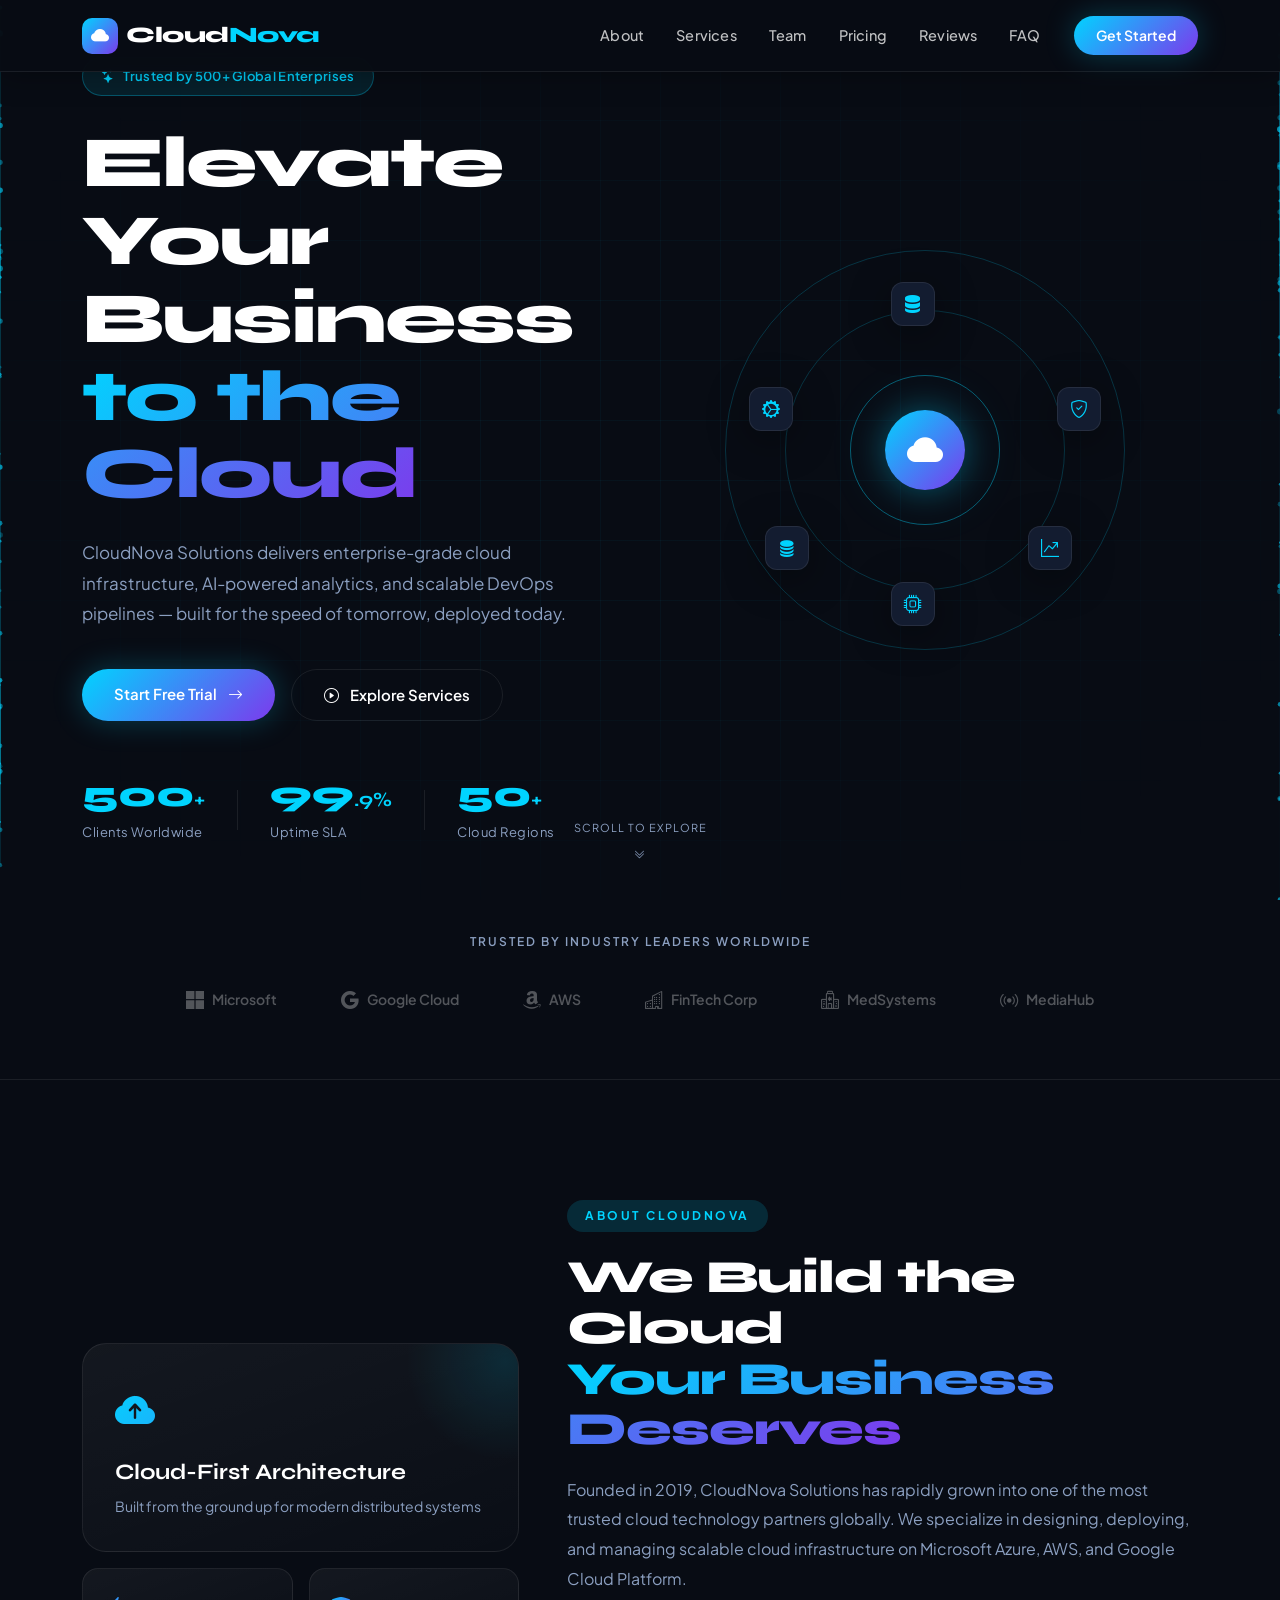
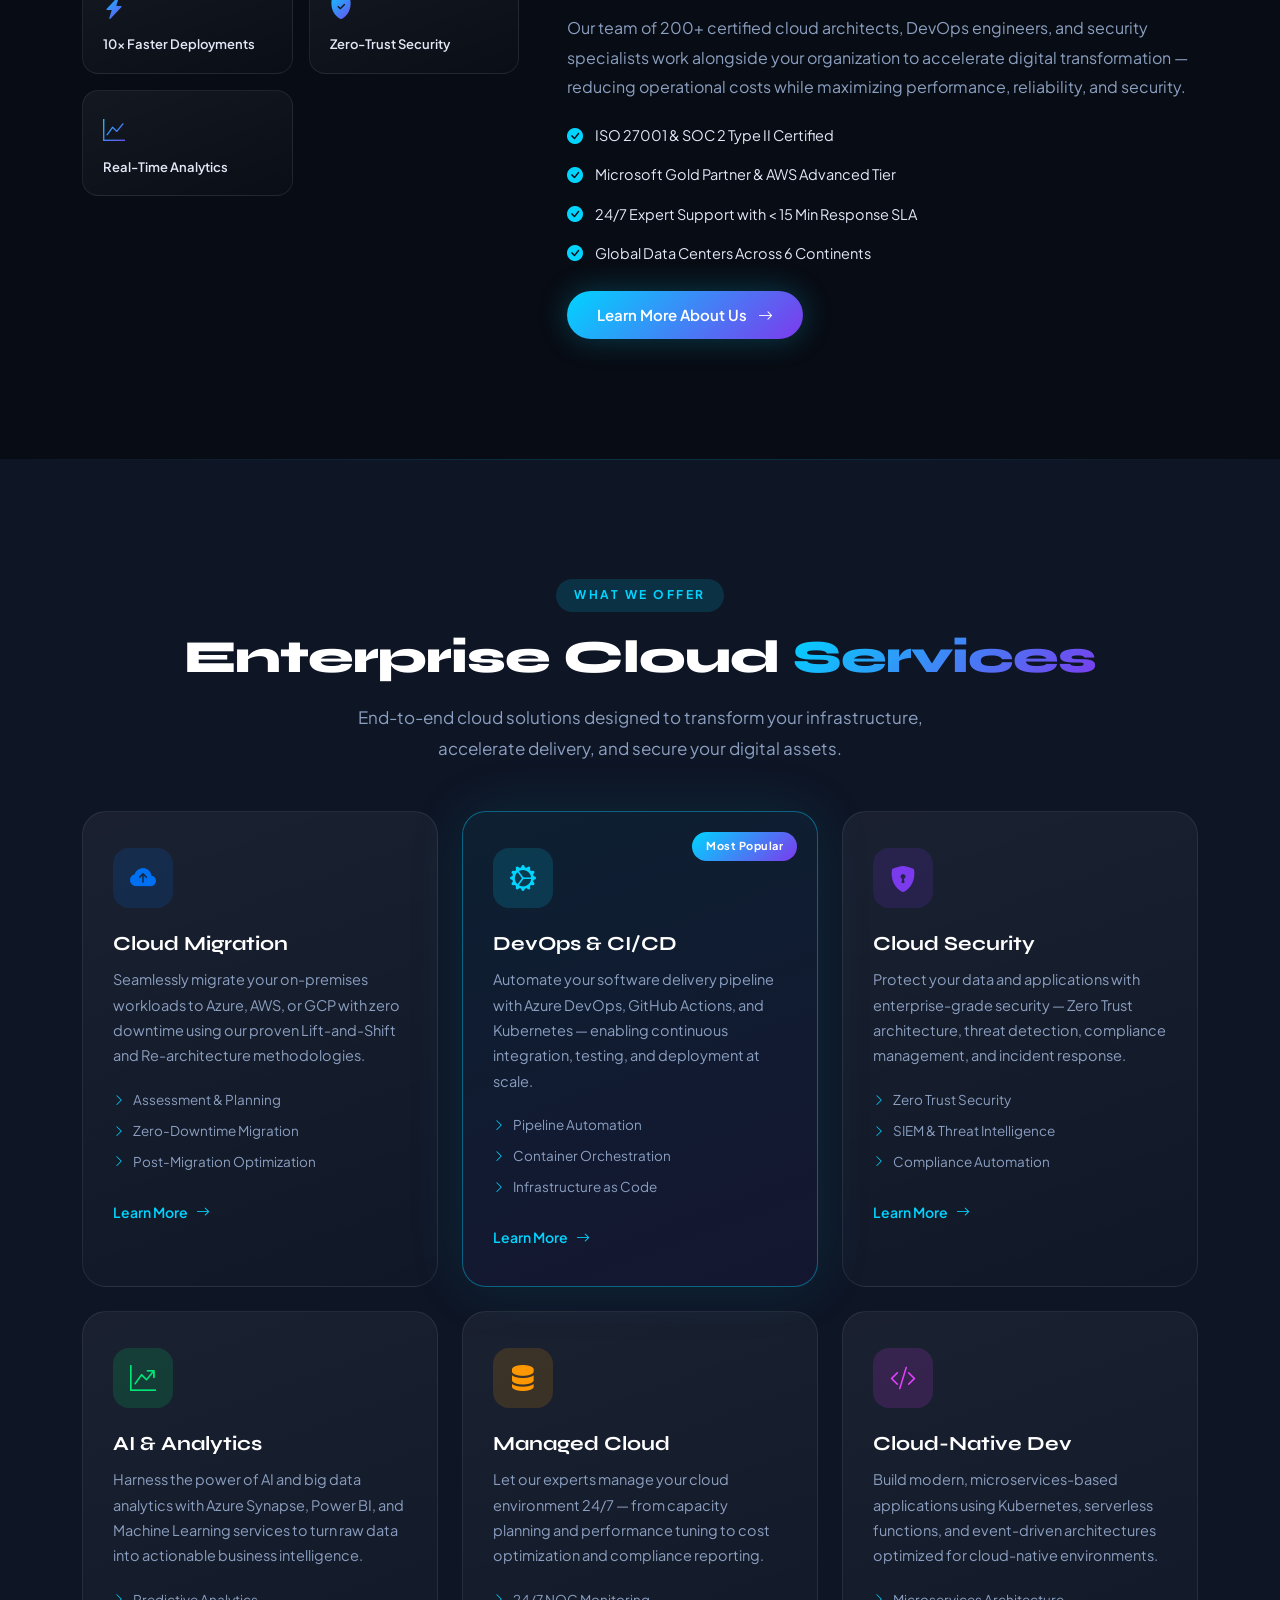
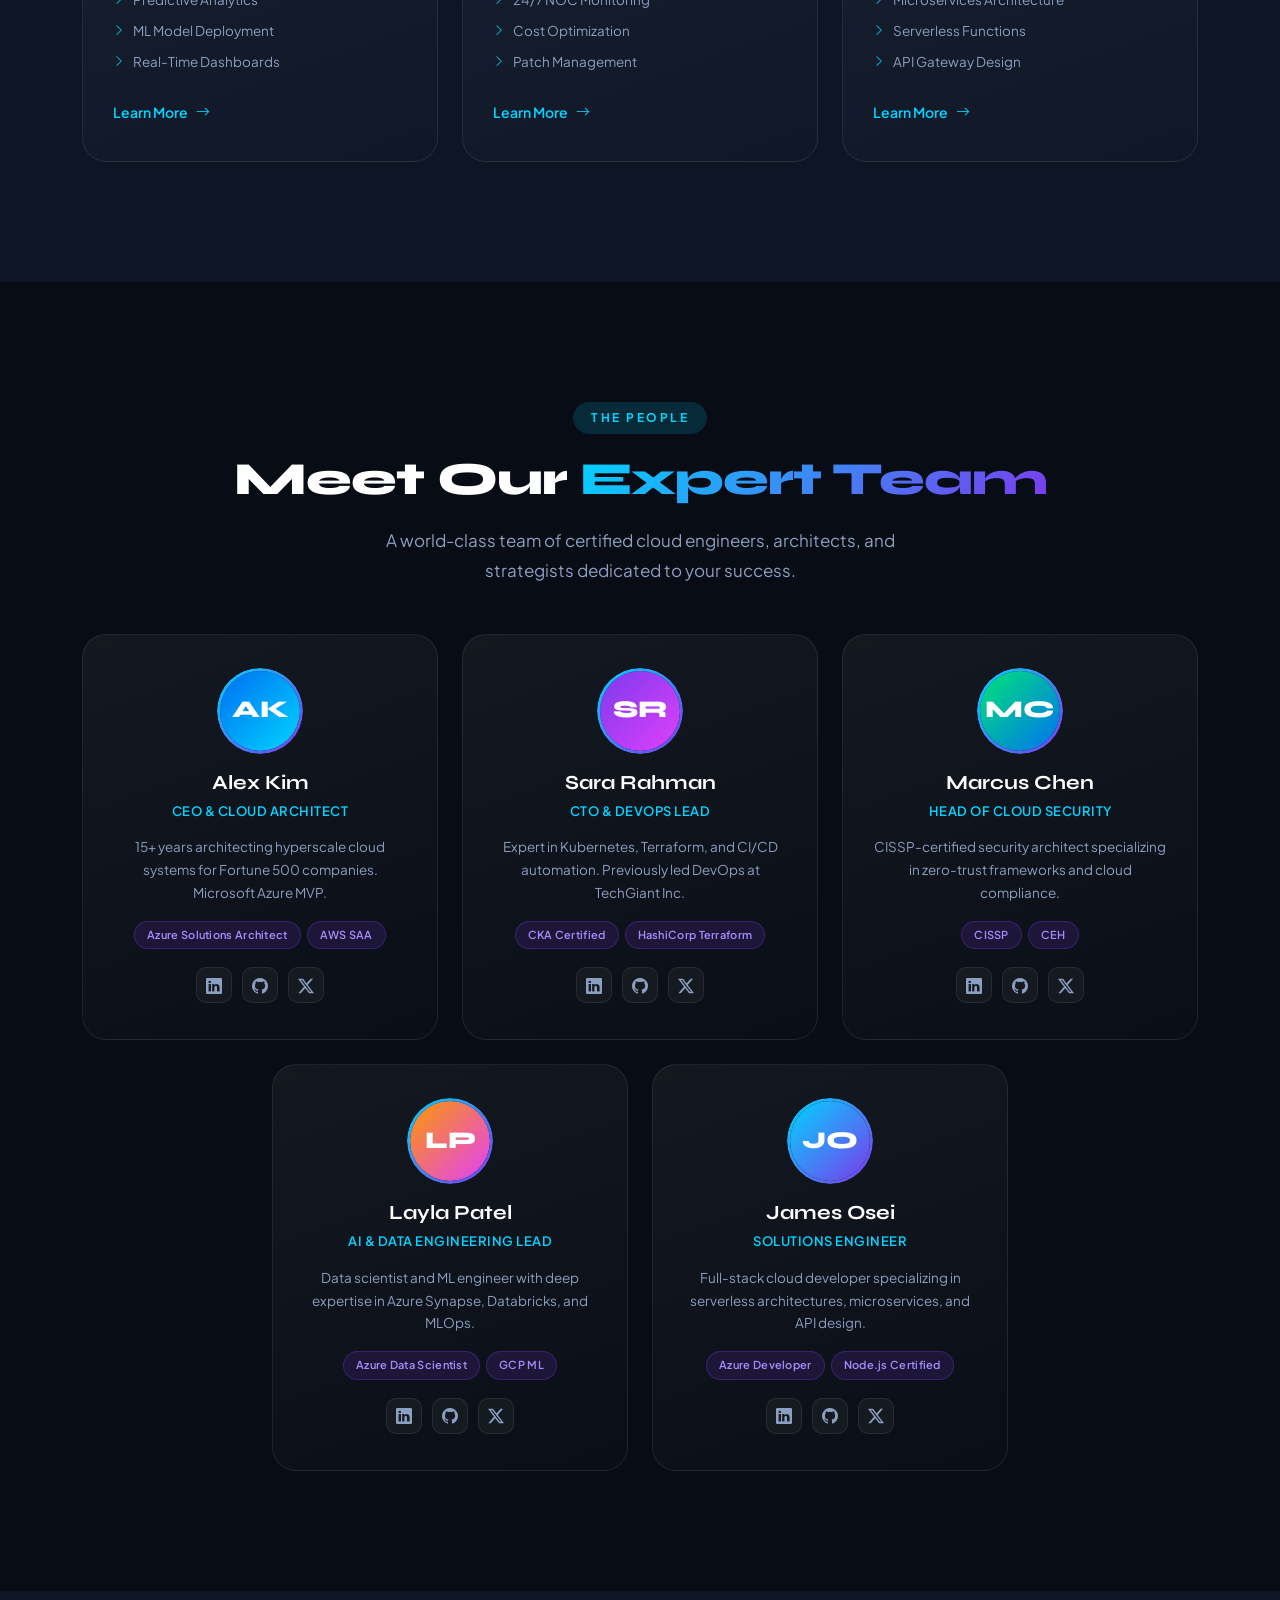
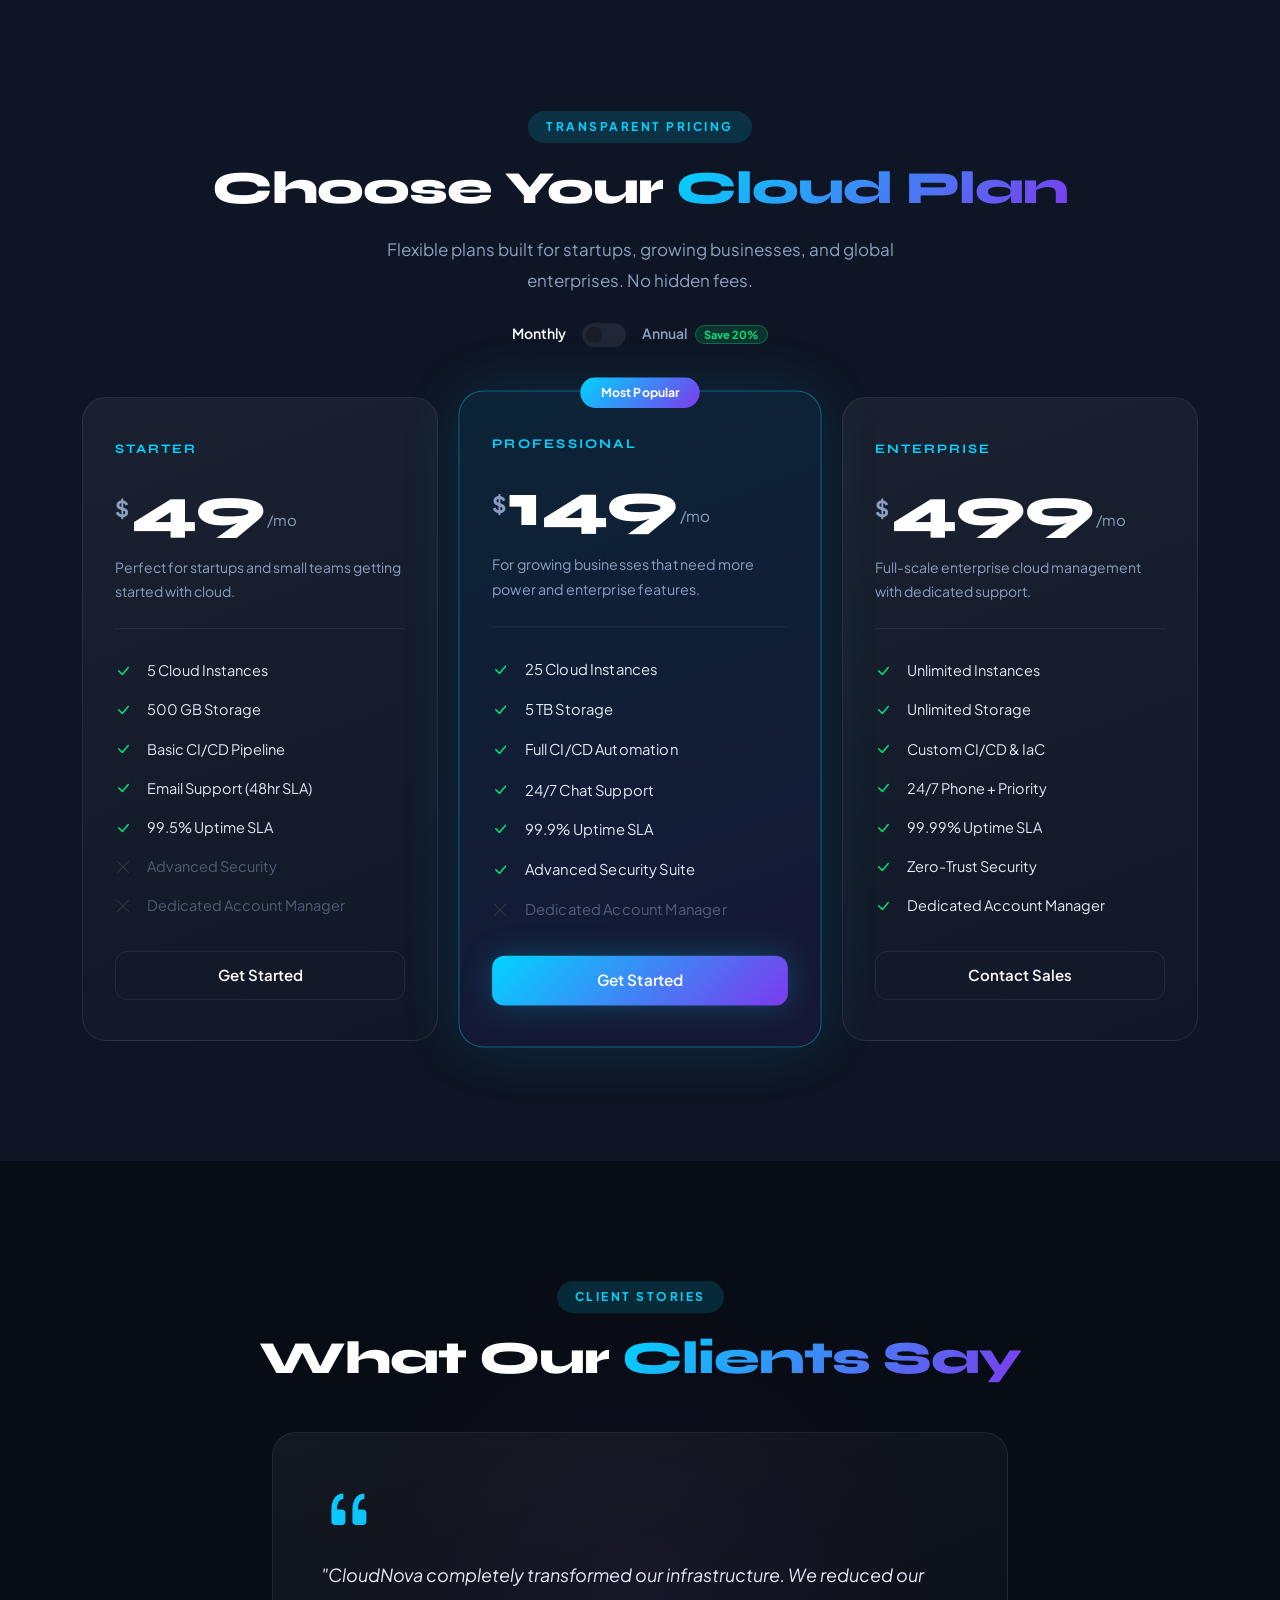
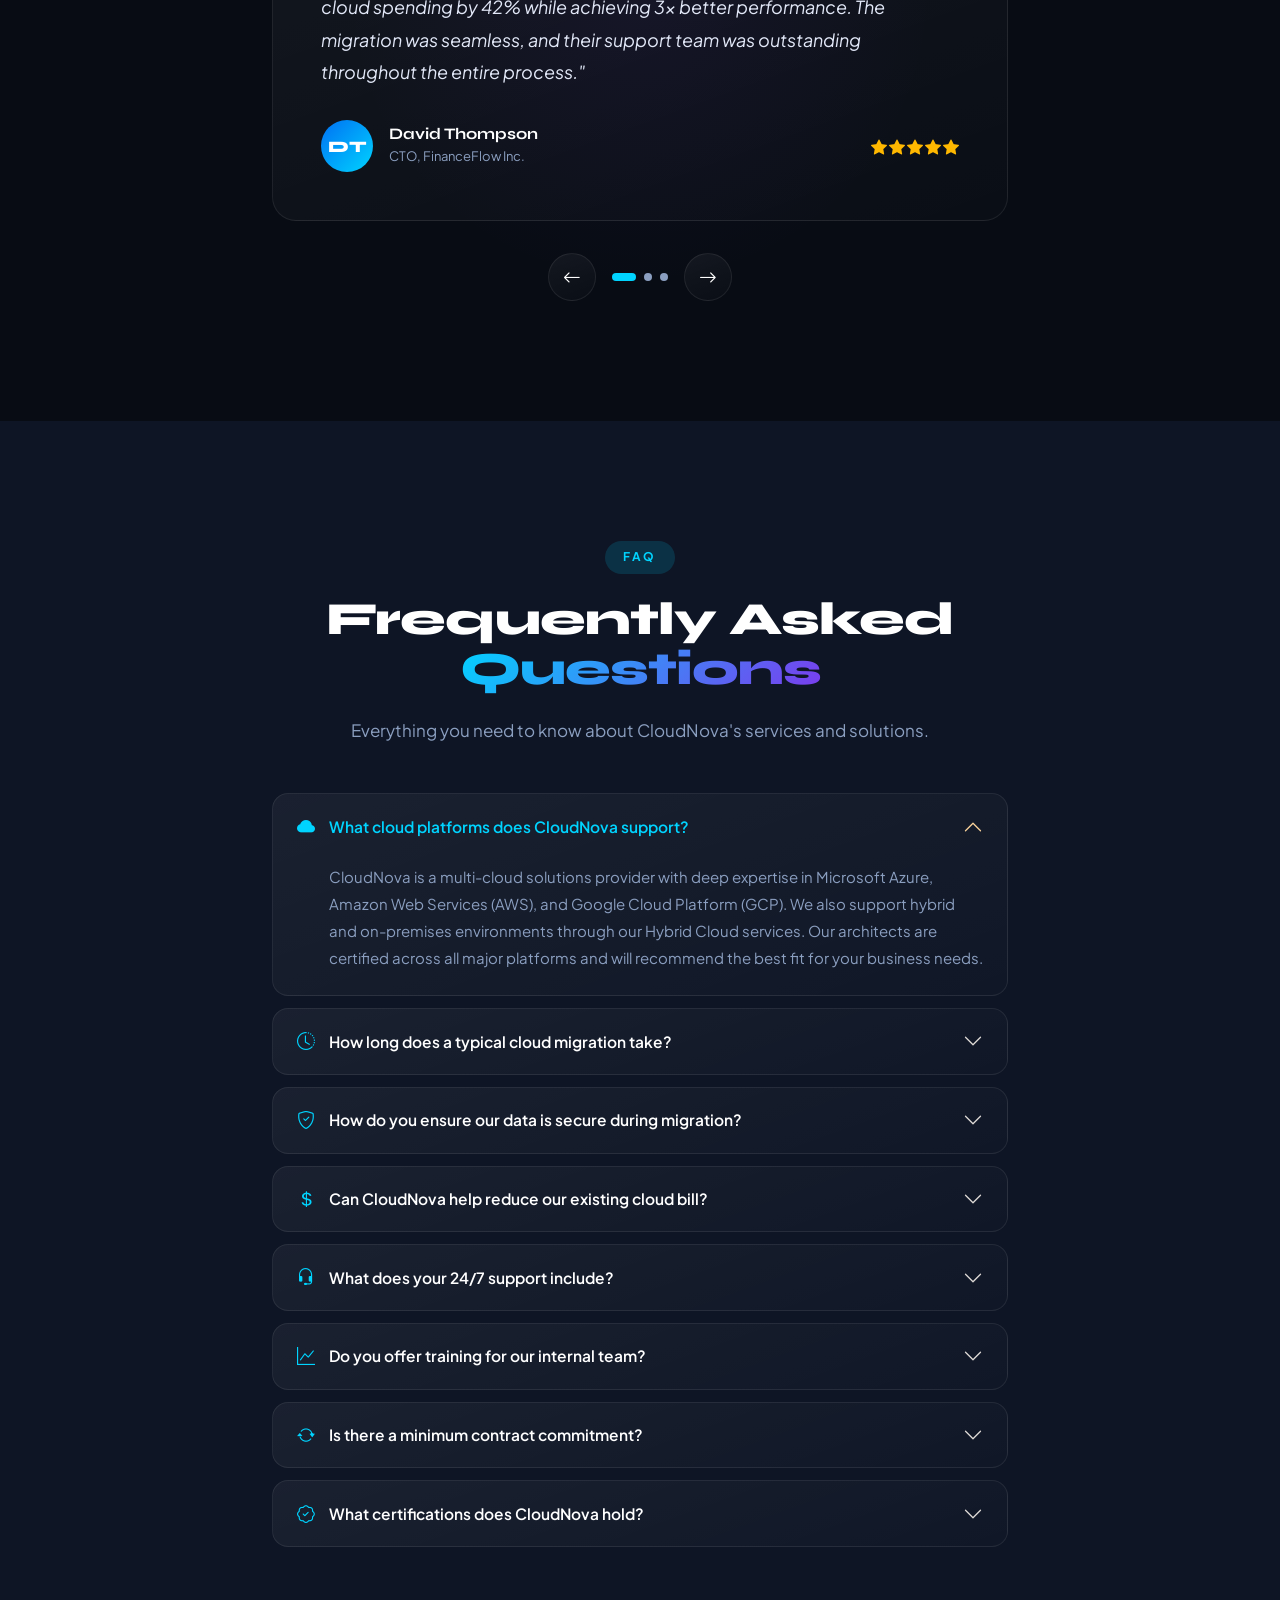
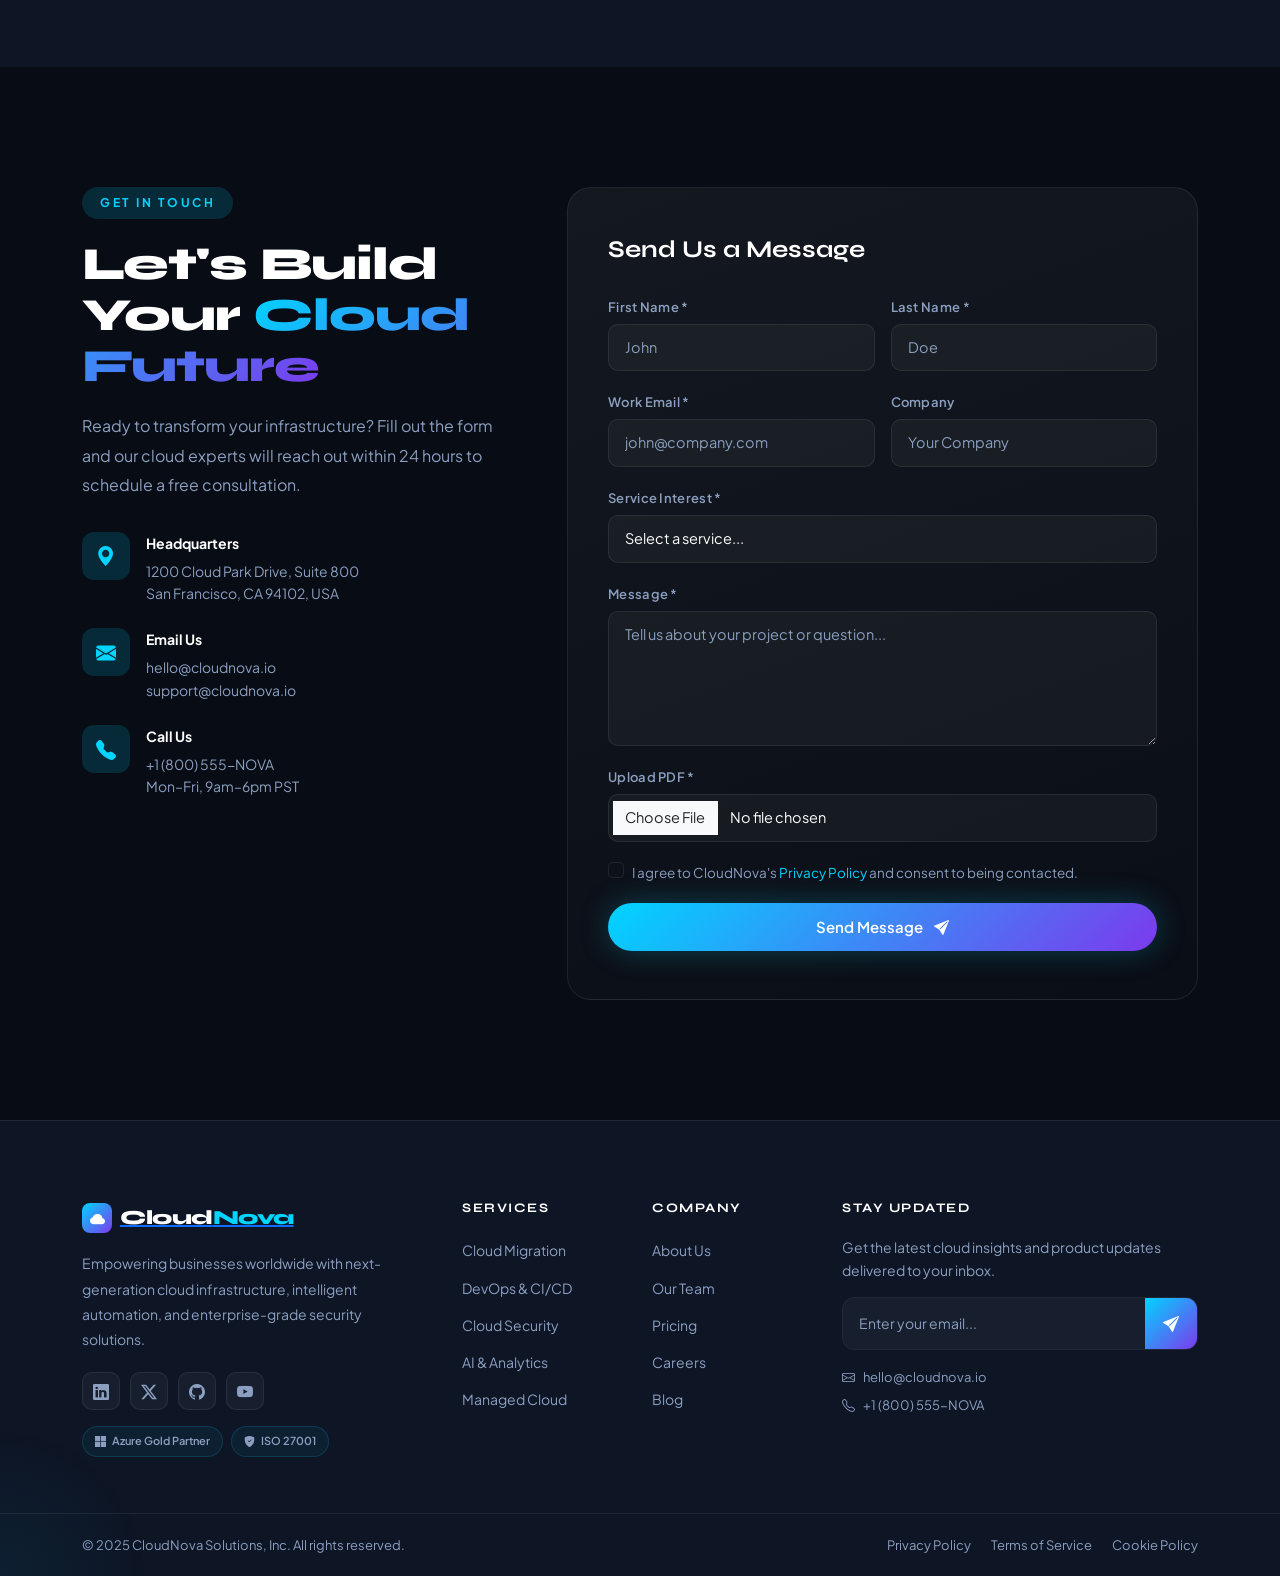
==== commit f4376b37: "Configured Azure Static Website and Form RecognizerAB#4" ====
--- a/index.html
+++ b/index.html
@@ -842,6 +842,16 @@
                 <div class="col-12">
                   <label class="form-label">Message *</label>
                   <textarea class="form-control cn-input" id="message" rows="5" placeholder="Tell us about your project or question..." required></textarea>
+                <div class="mt-3">
+  <label class="form-label">Upload PDF *</label>
+  <input 
+    type="file"
+    class="form-control cn-input"
+    id="pdfInput"
+    accept=".pdf"
+    required
+  >
+</div>
                   <div class="invalid-feedback">Please write a message.</div>
                 </div>
                 <div class="col-12">
